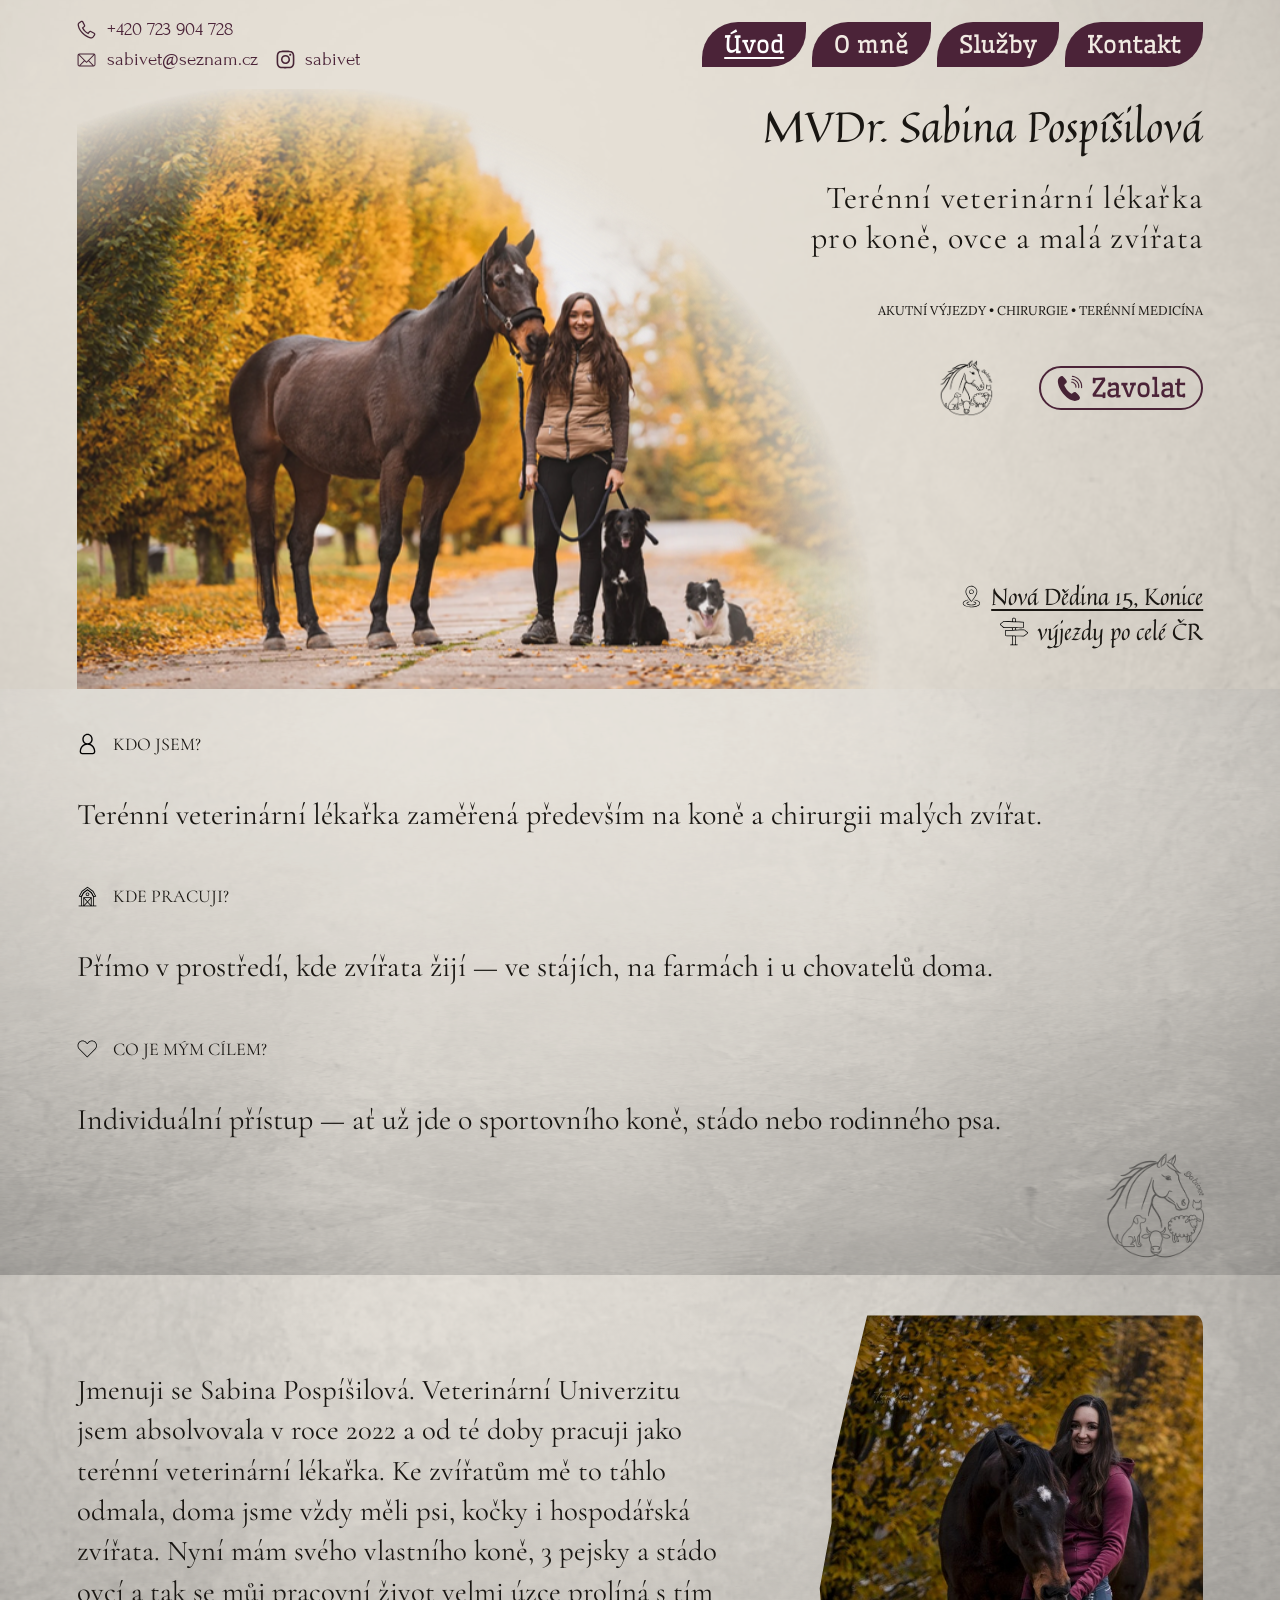
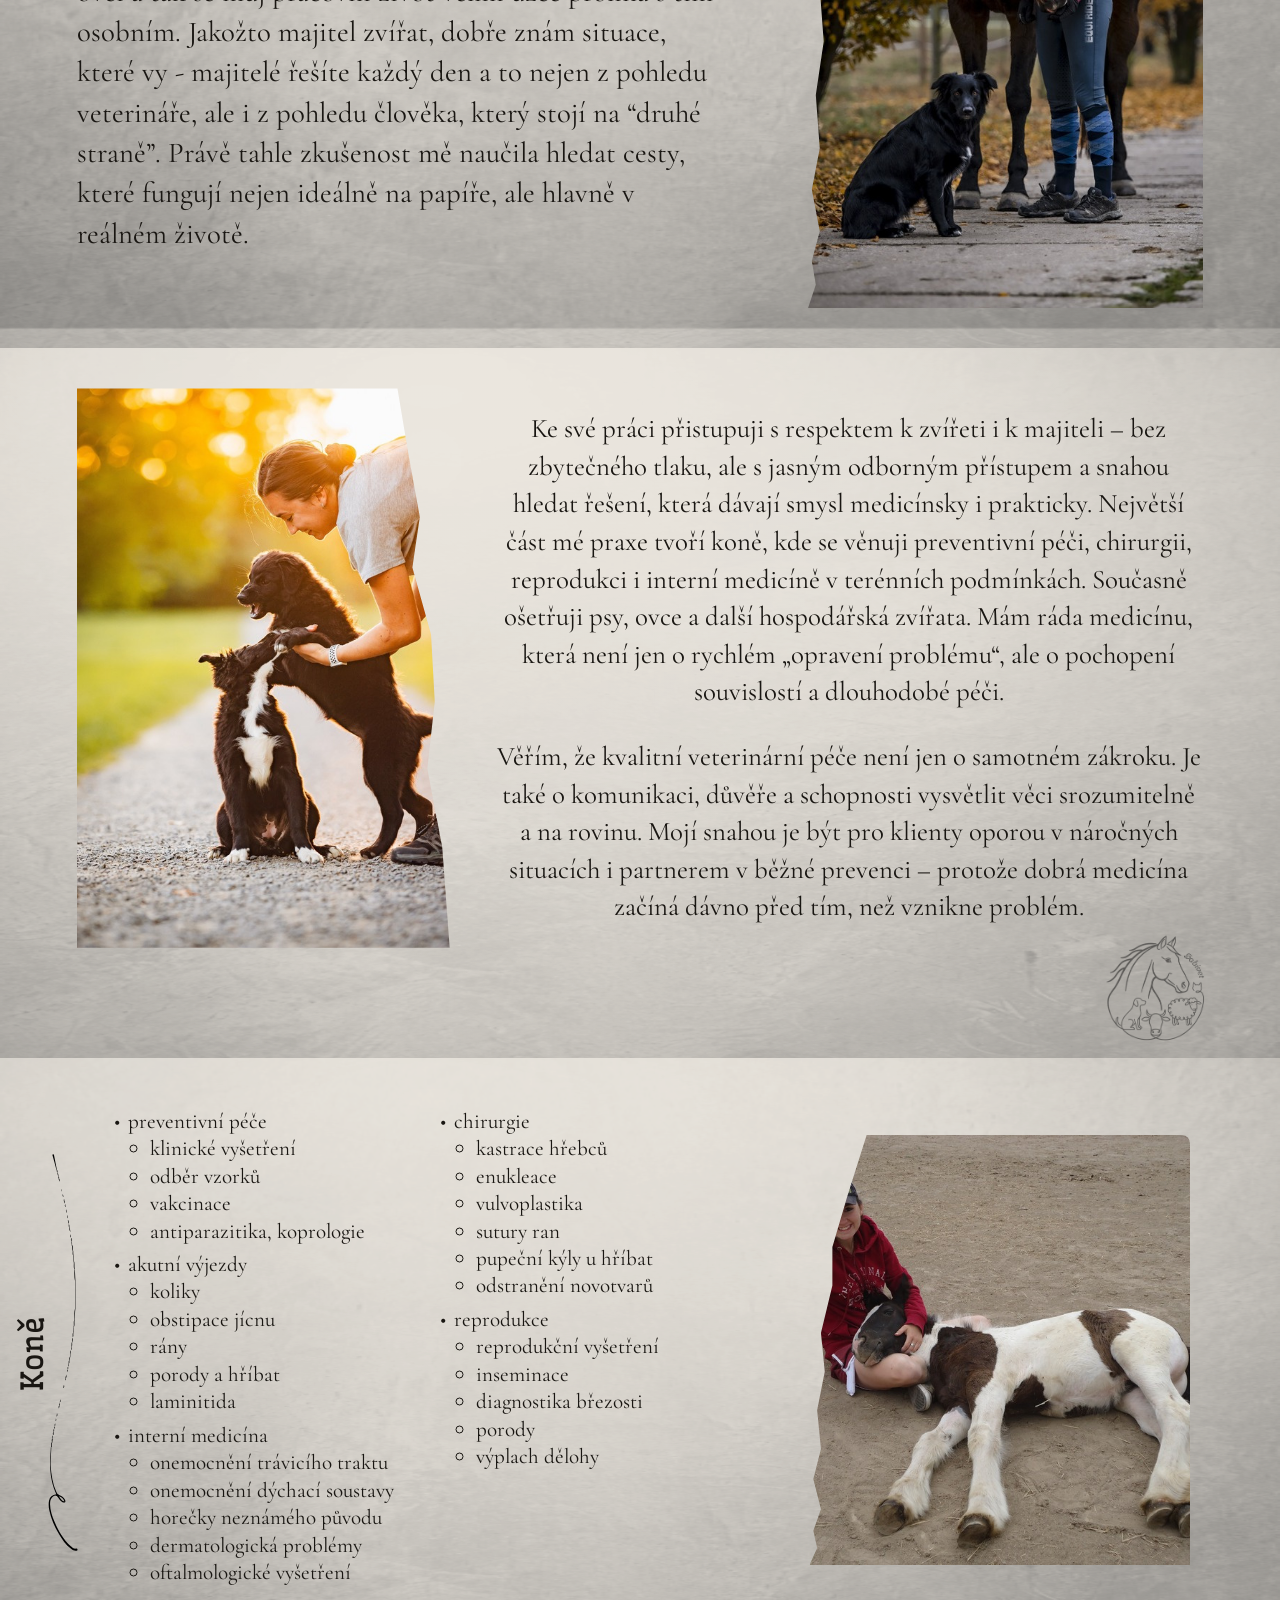
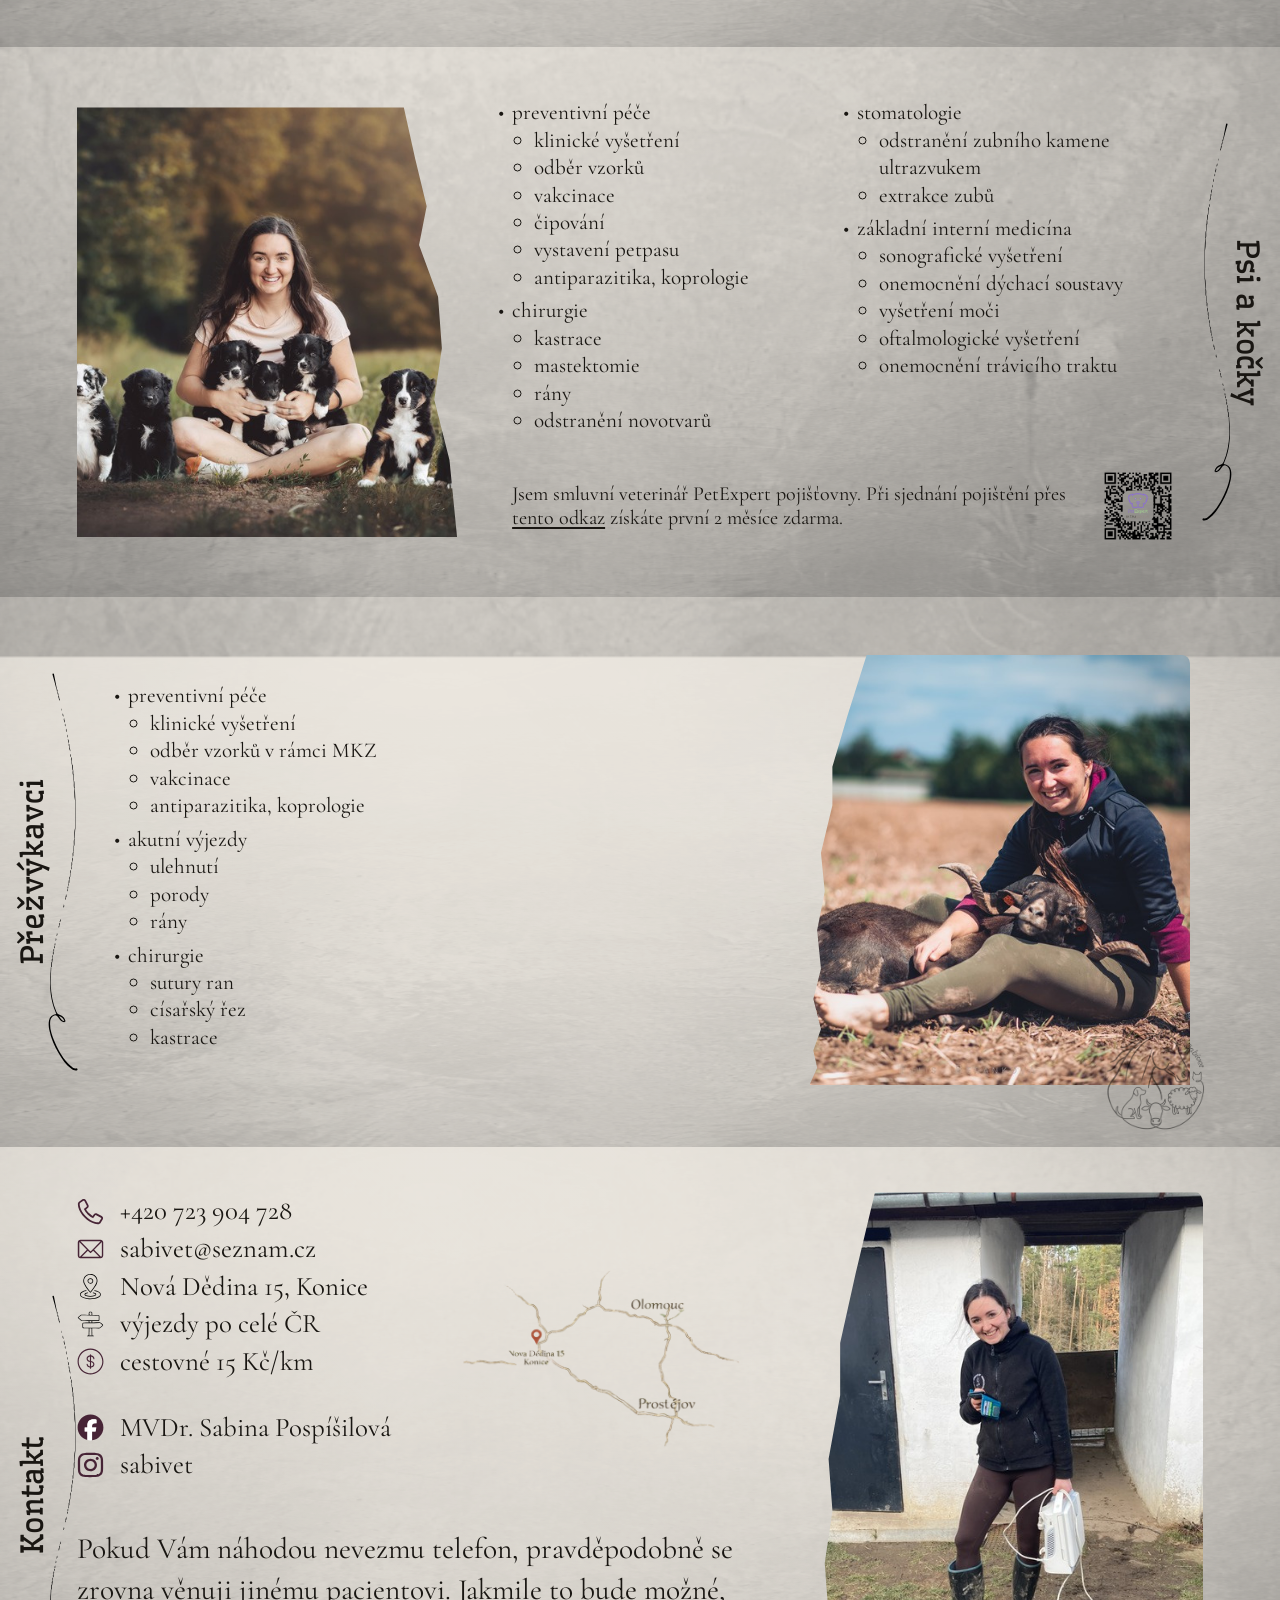
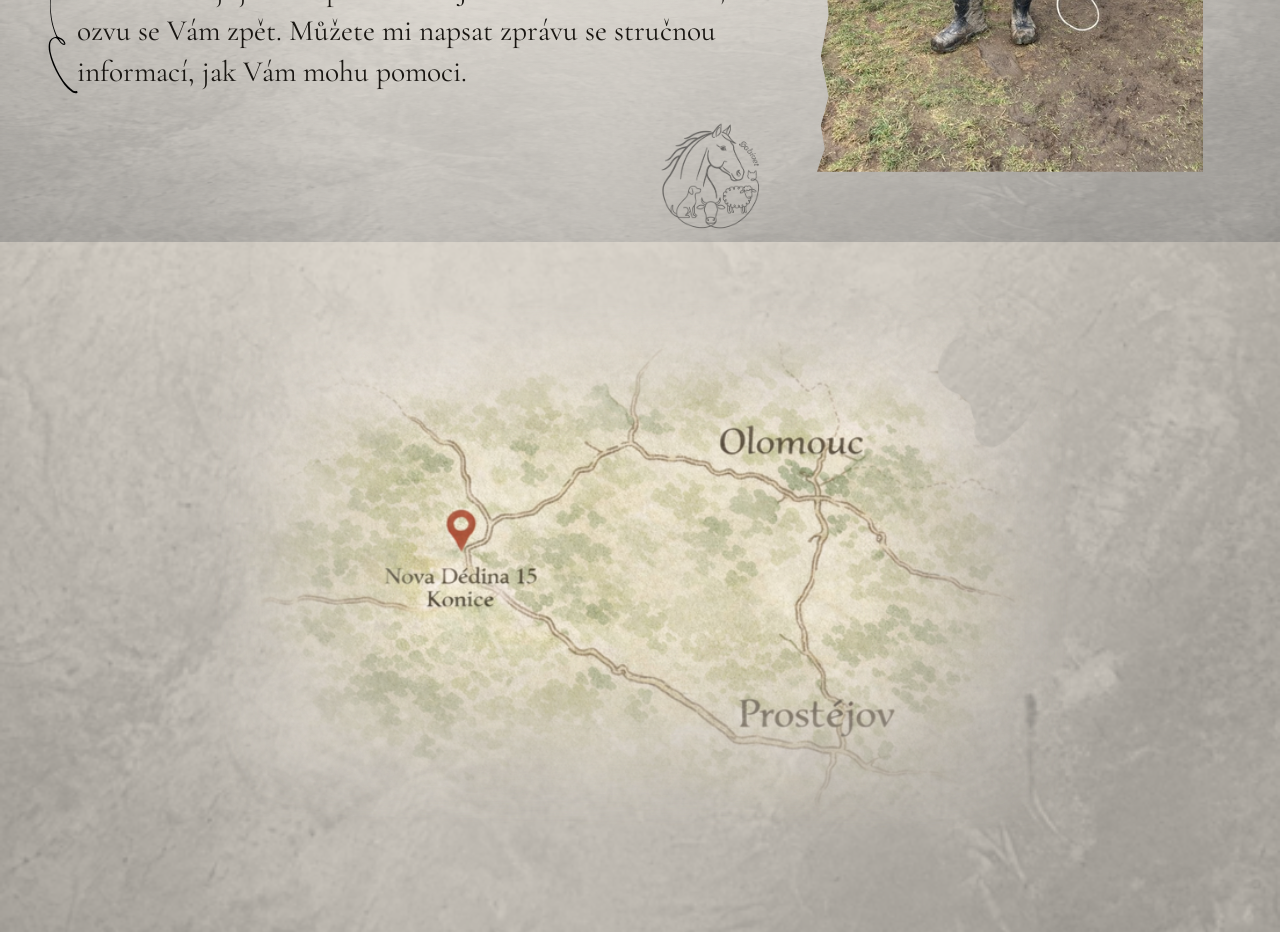
==== index.html @ 6ba9b3d1 "Add responsive SabiVet website based on Canva design" ====
<!doctype html>
<html lang="cs">
<head>
  <meta charset="utf-8">
  <meta name="viewport" content="width=device-width, initial-scale=1">
  <meta name="description" content="MVDr. Sabina Pospíšilová – terénní veterinární lékařka pro koně, ovce a malá zvířata. Nová Dědina 15, Konice, výjezdy po celé ČR.">
  <title>SabiVet | MVDr. Sabina Pospíšilová</title>
  <link rel="stylesheet" href="assets/fonts.css">
  <link rel="stylesheet" href="style.css">
  <script src="script.js" defer></script>
</head>
<body>
  <a class="skip-link" href="#obsah">Přejít na obsah</a>
  <header class="site-header">
    <div class="header-contact">
      <a class="contact-item" href="tel:+420723904728"><img class="icon" src="assets/icons/telefon.svg" alt="" aria-hidden="true" width="24" height="24"><span>+420 723 904 728</span></a>
      <div><a class="contact-item" href="mailto:sabivet@seznam.cz"><img class="icon" src="assets/icons/email.svg" alt="" aria-hidden="true" width="24" height="24"><span>sabivet@seznam.cz</span></a><span class="social-name contact-item"><img class="icon" src="assets/icons/instagram.svg" alt="" aria-hidden="true" width="24" height="24"><span>sabivet</span></span></div>
    </div>
    <button class="menu-toggle" type="button" aria-controls="navigation" aria-expanded="false">Menu <svg class="icon" aria-hidden="true" viewBox="0 0 24 24" width="24" height="24"><path d="M4 6h16M4 12h16M4 18h16" fill="none" stroke="currentColor" stroke-width="1.5" stroke-linecap="round"/></svg></button>
    <nav id="navigation" aria-label="Hlavní navigace">
      <a href="#uvod" aria-current="location">Úvod</a>
      <a href="#o-mne">O mně</a>
      <a href="#sluzby">Služby</a>
      <a href="#kontakt">Kontakt</a>
    </nav>
  </header>
  <main id="obsah">
    <section id="uvod" aria-labelledby="intro-title">
      <div class="hero">
        <img class="hero-photo" src="assets/images/uvod.png" alt="Sabina Pospíšilová s koněm a psy v podzimní aleji" width="800" height="532" fetchpriority="high">
        <div class="hero-copy">
          <h1 id="intro-title">MVDr. Sabina Pospíšilová</h1>
          <p class="hero-subtitle">Terénní veterinární lékařka<br>pro koně, ovce a malá zvířata</p>
          <p class="hero-specialties">AKUTNÍ VÝJEZDY • CHIRURGIE • TERÉNNÍ MEDICÍNA</p>
          <div class="call-row"><img src="assets/images/logo.png" alt="" width="383" height="264"><a class="call-button" href="tel:+420723904728"><img class="icon" src="assets/icons/telefon-plny.svg" alt="" aria-hidden="true" width="24" height="24"><span>Zavolat</span></a></div>
          <div class="hero-location"><a class="location-line" href="https://maps.app.goo.gl/75xv7nQfzBv7Q8959"><img class="icon" src="assets/icons/adresa.svg" alt="" aria-hidden="true" width="24" height="24"><span>Nová Dědina 15, Konice</span></a><p class="travel-line"><img class="icon" src="assets/icons/smerovnik.svg" alt="" aria-hidden="true" width="24" height="24"><span>výjezdy po celé ČR</span></p></div>
        </div>
      </div>
      <div class="intro-facts paper-panel">
        <div><h2><img class="icon" src="assets/icons/osoba.svg" alt="" aria-hidden="true" width="24" height="24"><span>KDO JSEM?</span></h2><p>Terénní veterinární lékařka zaměřená především na koně a chirurgii malých zvířat.</p></div>
        <div><h2><img class="icon" src="assets/icons/staj.svg" alt="" aria-hidden="true" width="24" height="24"><span>KDE PRACUJI?</span></h2><p>Přímo v prostředí, kde zvířata žijí — ve stájích, na farmách i u chovatelů doma.</p></div>
        <div><h2><img class="icon" src="assets/icons/srdce.svg" alt="" aria-hidden="true" width="24" height="24"><span>CO JE MÝM CÍLEM?</span></h2><p>Individuální přístup — ať už jde o sportovního koně, stádo nebo rodinného psa.</p></div>
        <img class="signature" src="assets/images/logo.png" alt="" width="383" height="264" loading="lazy">
      </div>
    </section>
    <section id="o-mne" aria-labelledby="about-title">
      <h2 id="about-title" class="section-title">O mně</h2>
      <div class="about-row paper-panel">
        <div class="about-copy"><p>Jmenuji se Sabina Pospíšilová. Veterinární Univerzitu jsem absolvovala v roce 2022 a od té doby pracuji jako terénní veterinární lékařka. Ke zvířatům mě to táhlo odmala, doma jsme vždy měli psi, kočky i hospodářská zvířata. Nyní mám svého vlastního koně, 3 pejsky a stádo ovcí a tak se můj pracovní život velmi úzce prolíná s tím osobním. Jakožto majitel zvířat, dobře znám situace, které vy - majitelé řešíte každý den a to nejen z pohledu veterináře, ale i z pohledu člověka, který stojí na “druhé straně”. Právě tahle zkušenost mě naučila hledat cesty, které fungují nejen ideálně na papíře, ale hlavně v reálném životě.</p></div>
        <img class="portrait torn-left" src="assets/images/o-mne-kun.png" alt="Sabina Pospíšilová s koněm a psem" width="533" height="800" loading="lazy">
      </div>
      <div class="about-row about-second paper-panel">
        <img class="portrait torn-right" src="assets/images/o-mne-psi.png" alt="Sabina Pospíšilová se psy ve slunečním světle" width="533" height="800" loading="lazy">
        <div class="about-copy">
          <p>Ke své práci přistupuji s respektem k zvířeti i k majiteli – bez zbytečného tlaku, ale s jasným odborným přístupem a snahou hledat řešení, která dávají smysl medicínsky i prakticky. Největší část mé praxe tvoří koně, kde se věnuji preventivní péči, chirurgii, reprodukci i interní medicíně v terénních podmínkách. Současně ošetřuji psy, ovce a další hospodářská zvířata. Mám ráda medicínu, která není jen o rychlém „opravení problému“, ale o pochopení souvislostí a dlouhodobé péči.</p>
          <p>Věřím, že kvalitní veterinární péče není jen o samotném zákroku. Je také o komunikaci, důvěře a schopnosti vysvětlit věci srozumitelně a na rovinu. Mojí snahou je být pro klienty oporou v náročných situacích i partnerem v běžné prevenci – protože dobrá medicína začíná dávno před tím, než vznikne problém.</p>
        </div>
        <img class="signature" src="assets/images/logo.png" alt="" width="383" height="264" loading="lazy">
      </div>
    </section>
    <section id="sluzby" aria-labelledby="services-title">
      <h2 id="services-title" class="section-title">Služby</h2>
      <article class="service-row paper-panel" aria-labelledby="horses-title">
        <h3 id="horses-title" class="side-title">Koně</h3>
        <div class="service-lists">
          <div>
            <h4>preventivní péče</h4><ul><li>klinické vyšetření</li><li>odběr vzorků</li><li>vakcinace</li><li>antiparazitika, koprologie</li></ul>
            <h4>akutní výjezdy</h4><ul><li>koliky</li><li>obstipace jícnu</li><li>rány</li><li>porody a hříbat</li><li>laminitida</li></ul>
            <h4>interní medicína</h4><ul><li>onemocnění trávicího traktu</li><li>onemocnění dýchací soustavy</li><li>horečky neznámého původu</li><li>dermatologická problémy</li><li>oftalmologické vyšetření</li></ul>
          </div>
          <div>
            <h4>chirurgie</h4><ul><li>kastrace hřebců</li><li>enukleace</li><li>vulvoplastika</li><li>sutury ran</li><li>pupeční kýly u hříbat</li><li>odstranění novotvarů</li></ul>
            <h4>reprodukce</h4><ul><li>reprodukční vyšetření</li><li>inseminace</li><li>diagnostika březosti</li><li>porody</li><li>výplach dělohy</li></ul>
          </div>
        </div>
        <img class="service-photo torn-left" src="assets/images/sluzby-kone.png" alt="Sabina Pospíšilová při péči o hříbě" width="800" height="600" loading="lazy">
      </article>
      <article class="service-row service-reverse paper-panel" aria-labelledby="pets-title">
        <h3 id="pets-title" class="side-title">Psi a kočky</h3>
        <img class="service-photo torn-right" src="assets/images/sluzby-psi.png" alt="Sabina Pospíšilová se svými psy" width="799" height="533" loading="lazy">
        <div class="service-content">
          <div class="service-lists">
            <div>
              <h4>preventivní péče</h4><ul><li>klinické vyšetření</li><li>odběr vzorků</li><li>vakcinace</li><li>čipování</li><li>vystavení petpasu</li><li>antiparazitika, koprologie</li></ul>
              <h4>chirurgie</h4><ul><li>kastrace</li><li>mastektomie</li><li>rány</li><li>odstranění novotvarů</li></ul>
            </div>
            <div>
              <h4>stomatologie</h4><ul><li>odstranění zubního kamene ultrazvukem</li><li>extrakce zubů</li></ul>
              <h4>základní interní medicína</h4><ul><li>sonografické vyšetření</li><li>onemocnění dýchací soustavy</li><li>vyšetření moči</li><li>oftalmologické vyšetření</li><li>onemocnění trávicího traktu</li></ul>
            </div>
          </div>
          <div class="petexpert"><p>Jsem smluvní veterinář PetExpert pojišťovny. Při sjednání pojištění přes <a href="https://www.petexpert.cz/?partnercode=18001480">tento odkaz</a> získáte první 2 měsíce zdarma.</p><a href="https://www.petexpert.cz/?partnercode=18001480" aria-label="PetExpert – sjednání pojištění"><img src="assets/images/petexpert-qr.png" alt="QR kód PetExpert" width="236" height="236" loading="lazy"></a></div>
        </div>
      </article>
      <article class="service-row paper-panel ruminants" aria-labelledby="ruminants-title">
        <h3 id="ruminants-title" class="side-title">Přežvýkavci</h3>
        <div class="service-lists">
          <div>
            <h4>preventivní péče</h4><ul><li>klinické vyšetření</li><li>odběr vzorků v rámci MKZ</li><li>vakcinace</li><li>antiparazitika, koprologie</li></ul>
            <h4>akutní výjezdy</h4><ul><li>ulehnutí</li><li>porody</li><li>rány</li></ul>
            <h4>chirurgie</h4><ul><li>sutury ran</li><li>císařský řez</li><li>kastrace</li></ul>
          </div>
        </div>
        <img class="service-photo torn-left" src="assets/images/sluzby-prezvykavci.png" alt="Sabina Pospíšilová s ovcemi na pastvině" width="800" height="534" loading="lazy">
        <img class="signature" src="assets/images/logo.png" alt="" width="383" height="264" loading="lazy">
      </article>
    </section>
    <section id="kontakt" aria-labelledby="contact-title">
      <div class="contact-row paper-panel">
        <h2 id="contact-title" class="side-title">Kontakt</h2>
        <div class="contact-copy">
          <div class="contact-details">
            <address>
              <a class="contact-item" href="tel:+420723904728"><img class="icon" src="assets/icons/telefon.svg" alt="" aria-hidden="true" width="24" height="24"><span>+420 723 904 728</span></a>
              <a class="contact-item" href="mailto:sabivet@seznam.cz"><img class="icon" src="assets/icons/email.svg" alt="" aria-hidden="true" width="24" height="24"><span>sabivet@seznam.cz</span></a>
              <a class="contact-item" href="https://maps.app.goo.gl/75xv7nQfzBv7Q8959"><img class="icon" src="assets/icons/adresa.svg" alt="" aria-hidden="true" width="24" height="24"><span>Nová Dědina 15, Konice</span></a>
              <span class="contact-item"><img class="icon" src="assets/icons/smerovnik.svg" alt="" aria-hidden="true" width="24" height="24"><span>výjezdy po celé ČR</span></span>
              <span class="contact-item"><img class="icon" src="assets/icons/cestovne.svg" alt="" aria-hidden="true" width="24" height="24"><span>cestovné 15 Kč/km</span></span>
              <div class="social-contact"><span class="contact-item"><img class="icon" src="assets/icons/facebook.svg" alt="" aria-hidden="true" width="24" height="24"><span>MVDr. Sabina Pospíšilová</span></span><span class="contact-item"><img class="icon" src="assets/icons/instagram.svg" alt="" aria-hidden="true" width="24" height="24"><span>sabivet</span></span></div>
            </address>
            <a class="small-map" href="https://maps.app.goo.gl/75xv7nQfzBv7Q8959" aria-label="Zobrazit Novou Dědinu 15, Konice na mapě"><img src="assets/images/mapa-linky.png" alt="Mapa okolí Konice, Olomouce a Prostějova" width="720" height="480" loading="lazy"></a>
          </div>
          <p>Pokud Vám náhodou nevezmu telefon, pravděpodobně se zrovna věnuji jinému pacientovi. Jakmile to bude možné, ozvu se Vám zpět. Můžete mi napsat zprávu se stručnou informací, jak Vám mohu pomoci.</p>
        </div>
        <img class="portrait torn-left" src="assets/images/kontakt.png" alt="Sabina Pospíšilová s veterinárním vybavením u stáje" width="450" height="800" loading="lazy">
        <img class="signature" src="assets/images/logo.png" alt="" width="383" height="264" loading="lazy">
      </div>
      <a class="large-map" href="https://maps.app.goo.gl/Uf3b9TZJ9ocAW5mu5" aria-label="Otevřít mapu: Nová Dědina 15, Konice"><img src="assets/images/mapa.png" alt="Ilustrovaná mapa: Nová Dědina 15, Konice, mezi Olomoucí a Prostějovem" width="800" height="535" loading="lazy"></a>
    </section>
  </main>
</body>
</html>
---- assets/fonts.css ----
/* Původní rodiny písem z oficiálního google/fonts, licence v assets/fonts/*-OFL.txt. */
@font-face{font-family:"CormorantGaramond";src:url("./fonts/CormorantGaramond[wght].ttf") format("truetype");font-weight:400;font-style:normal;font-display:swap;}
@font-face{font-family:"Forum";src:url("./fonts/Forum-Regular.ttf") format("truetype");font-weight:400;font-style:normal;font-display:swap;}
@font-face{font-family:"Wellfleet";src:url("./fonts/Wellfleet-Regular.ttf") format("truetype");font-weight:400;font-style:normal;font-display:swap;}
@font-face{font-family:"Quintessential";src:url("./fonts/Quintessential-Regular.ttf") format("truetype");font-weight:400;font-style:normal;font-display:swap;}
@font-face{font-family:"Lora";src:url("./fonts/Lora[wght].ttf") format("truetype");font-weight:400;font-style:normal;font-display:swap;}
---- style.css ----
:root {
  --wine: #4b2338;
  --paper: #e7e1d7;
  --ink: #191612;
  --body-font: 'CormorantGaramond', Georgia, serif;
  --nav-font: 'Wellfleet', Georgia, serif;
  color: var(--ink);
  background: var(--paper);
  font-family: var(--body-font);
  font-synthesis: none;
}
* { box-sizing: border-box; }
html { scroll-behavior: smooth; scroll-padding-top: 100px; }
body { margin: 0 auto; max-width: 1440px; background: var(--paper) url('assets/images/pergamen.png') center top / 100% auto repeat-y; }
a { color: inherit; text-underline-offset: .16em; }
a:hover { color: var(--wine); }
a:focus-visible, button:focus-visible { outline: 3px solid var(--wine); outline-offset: 5px; }
img { display: block; max-width: 100%; height: auto; }
button { font: inherit; }
p { margin: 0 0 1em; }
.skip-link { position: fixed; top: 8px; left: 8px; z-index: 20; padding: 12px; background: var(--paper); transform: translateY(-160%); }
.skip-link:focus { transform: none; }
.site-header { display: flex; align-items: center; justify-content: space-between; gap: 20px; padding: 16px 6%; min-height: 78px; position: sticky; top: 0; z-index: 10; background: var(--paper) url('assets/images/pergamen.png') center top / 100% auto; }
.header-contact { color: var(--wine); font-family: 'Forum', Georgia, serif; font-size: 19px; line-height: 1.4; }
.header-contact a { text-decoration: none; }
.social-name { margin-left: 18px; }
nav { display: flex; gap: 6px; }
nav a { border-radius: 36px 0 36px 0; background: var(--wine); color: #f1eae2; font: 24px/1.1 var(--nav-font); padding: 9px 22px; text-decoration: none; white-space: nowrap; }
nav a:hover, nav a[aria-current] { color: white; text-decoration: underline; }
.menu-toggle { display: none; }
.hero { position: relative; min-height: 600px; overflow: hidden; }
.hero-photo { position: absolute; left: 6%; top: 0; height: 100%; width: 76%; object-fit: cover; object-position: center; mask-image: linear-gradient(to right, #000 60%, transparent 100%); }
.hero-copy { position: relative; margin-left: 57%; padding: 10px 6% 40px 0; min-height: 600px; display: flex; flex-direction: column; align-items: flex-end; text-align: right; }
h1 { font-family: 'Quintessential', var(--body-font); font-size: clamp(30px, 3.3vw, 47px); font-weight: 400; margin: 0 0 24px; line-height: 1.3; white-space: nowrap; }
.hero-subtitle { font-size: clamp(24px, 2.5vw, 36px); line-height: 1.25; letter-spacing: .04em; }
.hero-specialties { font-family: 'Lora', Georgia, serif; font-size: clamp(10px, 1vw, 14px); margin: 12px 0 40px; }
.call-row { display: flex; gap: 15px; align-items: center; }
.call-row img { width: 85px; }
.call-button { color: var(--wine); font: 26px/1.1 var(--nav-font); border: 2px solid var(--wine); border-radius: 30px; padding: 6px 15px; text-decoration: none; }
.call-button:hover { background: var(--wine); color: var(--paper); }
.hero-location { margin-top: auto; margin-bottom: 0; padding-top: 90px; font-family: 'Quintessential', var(--body-font); font-size: 23px; }
.paper-panel { position: relative; background: linear-gradient(#ffffff38, #ffffff38), url('assets/images/pergamen.png') center / 100% 100%; }
.intro-facts { padding: 44px 6% 135px; }
.intro-facts h2 { font-size: 18px; font-weight: 400; margin: 0 0 40px; }
.intro-facts p { font-size: 30px; line-height: 1.35; margin-bottom: 50px; }
.intro-facts div:last-of-type p { margin-bottom: 0; }
.signature { position: absolute; width: 160px; right: 16px; bottom: 14px; opacity: .48; pointer-events: none; }
.section-title { position: absolute; width: 1px; height: 1px; overflow: hidden; clip-path: inset(50%); white-space: nowrap; }
.about-row { display: grid; grid-template-columns: 1.65fr 1fr; gap: 7%; align-items: center; padding: 40px 6%; }
.about-copy { font-size: clamp(22px, 2.25vw, 32px); line-height: 1.4; }
.about-copy p:last-child { margin-bottom: 0; }
.portrait { width: 100%; aspect-ratio: 2 / 3; object-fit: cover; }
.torn-left { border-radius: 4% 2% 0 0; clip-path: polygon(15% 0,100% 0,100% 100%,0 100%,2% 96%,1% 92%,3% 87%,1% 80%,3% 73%,2% 64%,4% 55%,3% 46%,6% 35%,6% 26%,10% 14%); }
.torn-right { clip-path: polygon(0 0,86% 0,89% 12%,92% 23%,90% 32%,95% 44%,96% 56%,94% 68%,98% 82%,100% 100%,0 100%); }
.about-second { grid-template-columns: 1fr 1.9fr; gap: 4%; padding-bottom: 110px; }
.about-second .about-copy { text-align: center; font-size: clamp(21px, 2.1vw, 30px); }
.service-row { display: grid; grid-template-columns: 1.65fr 1fr; align-items: center; gap: 5%; padding: 50px 7% 55px 10%; min-height: 550px; }
.side-title { position: absolute; left: 16px; top: 50%; margin: 0; writing-mode: vertical-rl; transform: translateY(-50%) rotate(180deg); color: var(--ink); font: 30px/1.1 var(--nav-font); }
.service-lists { display: grid; grid-template-columns: 1fr 1fr; gap: 24px; font-size: clamp(19px, 1.65vw, 24px); line-height: 1.3; }
.service-lists h4 { font: inherit; margin: 0; position: relative; }
.service-lists h4::before { content: '•'; position: absolute; left: -.65em; }
.service-lists ul { margin: 0 0 6px; padding-left: 22px; list-style-type: circle; }
.service-photo { width: 100%; height: 430px; object-fit: cover; }
.service-row:not(.service-reverse):not(.ruminants) .service-photo { object-position: 65% center; }
.service-reverse { grid-template-columns: 1fr 1.75fr; padding: 50px 8% 50px 6%; }
.service-reverse .side-title { left: auto; right: 16px; transform: translateY(-50%); }
.service-reverse .service-photo { object-position: 50% center; }
.petexpert { display: flex; gap: 15px; align-items: center; margin-top: 25px; font-size: 20px; }
.petexpert p { margin: 0; }
.petexpert > a { flex: 0 0 80px; }
.ruminants .service-lists { grid-template-columns: 1fr; }
.ruminants .service-photo { object-position: 62% center; }
.contact-row { display: grid; grid-template-columns: 1.8fr 1fr; gap: 4%; padding: 45px 6% 70px; }
.contact-details { display: grid; grid-template-columns: 1fr 1fr; gap: 15px; align-items: center; }
address { font-size: clamp(21px, 2.1vw, 30px); font-style: normal; line-height: 1.4; }
address > a, address span { display: block; }
address > a { text-decoration: none; }
address > a:hover { text-decoration: underline; }
.social-contact { margin: 28px 0; }
.contact-copy > p { font-size: clamp(22px, 2.3vw, 32px); line-height: 1.4; margin-top: 16px; }
.contact-row .portrait { height: 100%; min-height: 500px; object-position: center; }
.contact-row .signature { right: 36%; bottom: 10px; }
.large-map { display: block; padding: 20px 6% 50px; }
.large-map img { width: 100%; max-height: 620px; object-fit: contain; }
@media (min-width: 1440px) { h1 { font-size: 47px; } }
@media (max-width: 1050px) and (min-width: 761px) {
  .site-header { padding-inline: 3%; gap: 10px; }
  nav a { padding-inline: 15px; font-size: 20px; }
  .header-contact { font-size: 16px; }
  .social-name { margin-left: 8px; }
  .hero, .hero-copy { min-height: 510px; }
  .hero-copy { margin-left: 54%; padding-right: 3%; }
  .hero-photo { left: 3%; }
  .hero-location { padding-top: 55px; }
  .service-lists { gap: 15px; }
  .contact-details { grid-template-columns: 1fr; }
  .small-map { max-width: 220px; }
}
@media (max-width: 760px) {
  html { scroll-padding-top: 98px; }
  .site-header { padding: 12px 5%; min-height: 80px; flex-wrap: wrap; gap: 8px; }
  .header-contact { font-size: 16px; }
  .social-name { display: none; }
  .menu-toggle { display: flex; gap: 10px; align-items: center; padding: 10px 14px; border: 1px solid var(--wine); border-radius: 20px 0; color: var(--wine); background: transparent; font-family: var(--nav-font); min-height: 44px; }
  nav { display: flex; width: 100%; justify-content: center; flex-wrap: wrap; padding-top: 4px; }
  .menu-toggle { display: none; }
  .js .menu-toggle { display: flex; }
  .js nav { display: none; }
  .js nav.is-open { display: flex; }
  nav a { padding: 12px 16px; font-size: 18px; }
  .hero { display: flex; flex-direction: column; min-height: 0; }
  .hero-photo { position: relative; left: auto; width: 100%; height: auto; aspect-ratio: 800 / 532; object-fit: contain; mask-image: none; }
  .hero-copy { margin: 0; padding: 20px 6% 35px; min-height: 0; align-items: center; text-align: center; }
  h1 { font-size: clamp(26px, 6.6vw, 40px); white-space: normal; margin-bottom: 18px; }
  .hero-subtitle { font-size: 27px; letter-spacing: .01em; }
  .hero-specialties { font-size: 12px; line-height: 1.8; margin: 0 0 20px; }
  .hero-location { font-size: 21px; padding-top: 25px; }
  .call-button { font-size: 23px; min-height: 44px; }
  .call-row img { width: 70px; }
  .intro-facts { padding: 32px 6% 110px; }
  .intro-facts h2 { font-size: 16px; margin-bottom: 18px; }
  .intro-facts p { font-size: 25px; margin-bottom: 35px; }
  .signature { width: 115px; }
  .about-row, .about-second { grid-template-columns: 1fr; padding: 35px 6%; gap: 28px; }
  .about-copy, .about-second .about-copy { font-size: 24px; line-height: 1.5; text-align: left; }
  .about-row .portrait { width: min(100%, 380px); justify-self: center; }
  .about-second { padding-bottom: 110px; }
  .about-second .about-copy { grid-row: 1; }
  .service-row, .service-reverse { grid-template-columns: 1fr; padding: 30px 7% 40px; gap: 25px; min-height: 0; }
  .side-title, .service-reverse .side-title { position: static; transform: none; writing-mode: horizontal-tb; font-size: 28px; color: var(--wine); }
  .service-lists { font-size: 22px; line-height: 1.4; gap: 24px; padding-left: 12px; }
  .service-lists h4 { margin-top: 12px; }
  .service-photo { width: min(100%, 420px); height: 400px; justify-self: center; }
  .service-reverse .service-photo { grid-row: 3; }
  .petexpert { font-size: 21px; }
  .ruminants { padding-bottom: 105px; }
  .contact-row { grid-template-columns: 1fr; padding: 30px 6% 110px; }
  .contact-details { grid-template-columns: 1fr; }
  address { font-size: 25px; }
  address a { padding-block: 5px; overflow-wrap: anywhere; }
  .contact-copy > p { font-size: 24px; }
  .small-map { max-width: 360px; }
  .contact-row .portrait { width: min(100%, 380px); height: auto; min-height: 0; justify-self: center; }
  .contact-row .signature { right: 16px; }
  .large-map { padding: 20px 0; }
}
@media (max-width: 430px) {
  .service-lists { grid-template-columns: 1fr; gap: 0; }
  .service-photo { height: 360px; }
}
@media (prefers-reduced-motion: reduce) { html { scroll-behavior: auto; } }

/* Původní vektorové symboly ze stran 1 a 4 PDF, bez emoji. */
.icon { display: inline-block; width: 1em; height: 1em; flex: 0 0 1em; vertical-align: -.12em; object-fit: contain; }
.contact-item { display: inline-flex; align-items: center; gap: .6em; }
.header-contact div { display: flex; align-items: center; flex-wrap: wrap; }
.header-contact .contact-item { display: inline-flex; }
.social-name.contact-item { gap: .5em; }
.call-button { display: inline-flex; align-items: center; gap: .3em; }
.call-button .icon { width: 1.05em; height: 1.05em; flex-basis: 1.05em; }
.call-button:hover .icon { filter: brightness(0) invert(1); }
.hero-location .location-line, .hero-location .travel-line { display: flex; align-items: center; justify-content: flex-end; gap: .35em; }
.hero-location .travel-line { margin: 0; }
.hero-location .travel-line .icon { width: 1.3em; height: 1.3em; flex-basis: 1.3em; }
.intro-facts h2 { display: flex; align-items: center; gap: .8em; }
.intro-facts h2 .icon { width: 1.2em; height: 1.2em; flex-basis: 1.2em; }
address .contact-item { display: flex; align-items: center; }
address .contact-item > span { min-width: 0; }
.service-row::before, .contact-row::before { content: ''; position: absolute; left: 48px; top: 30px; bottom: 30px; width: 30px; background: url('assets/icons/dekorace-svisla.svg') center / 100% 100% no-repeat; pointer-events: none; }
.service-reverse::before { left: auto; right: 48px; transform: scaleX(-1); }
@media (max-width: 760px) {
  .social-name.contact-item { display: inline-flex; margin-left: 12px; }
  .hero-location .location-line, .hero-location .travel-line { justify-content: center; }
  .service-row::before, .contact-row::before { display: none; }
}
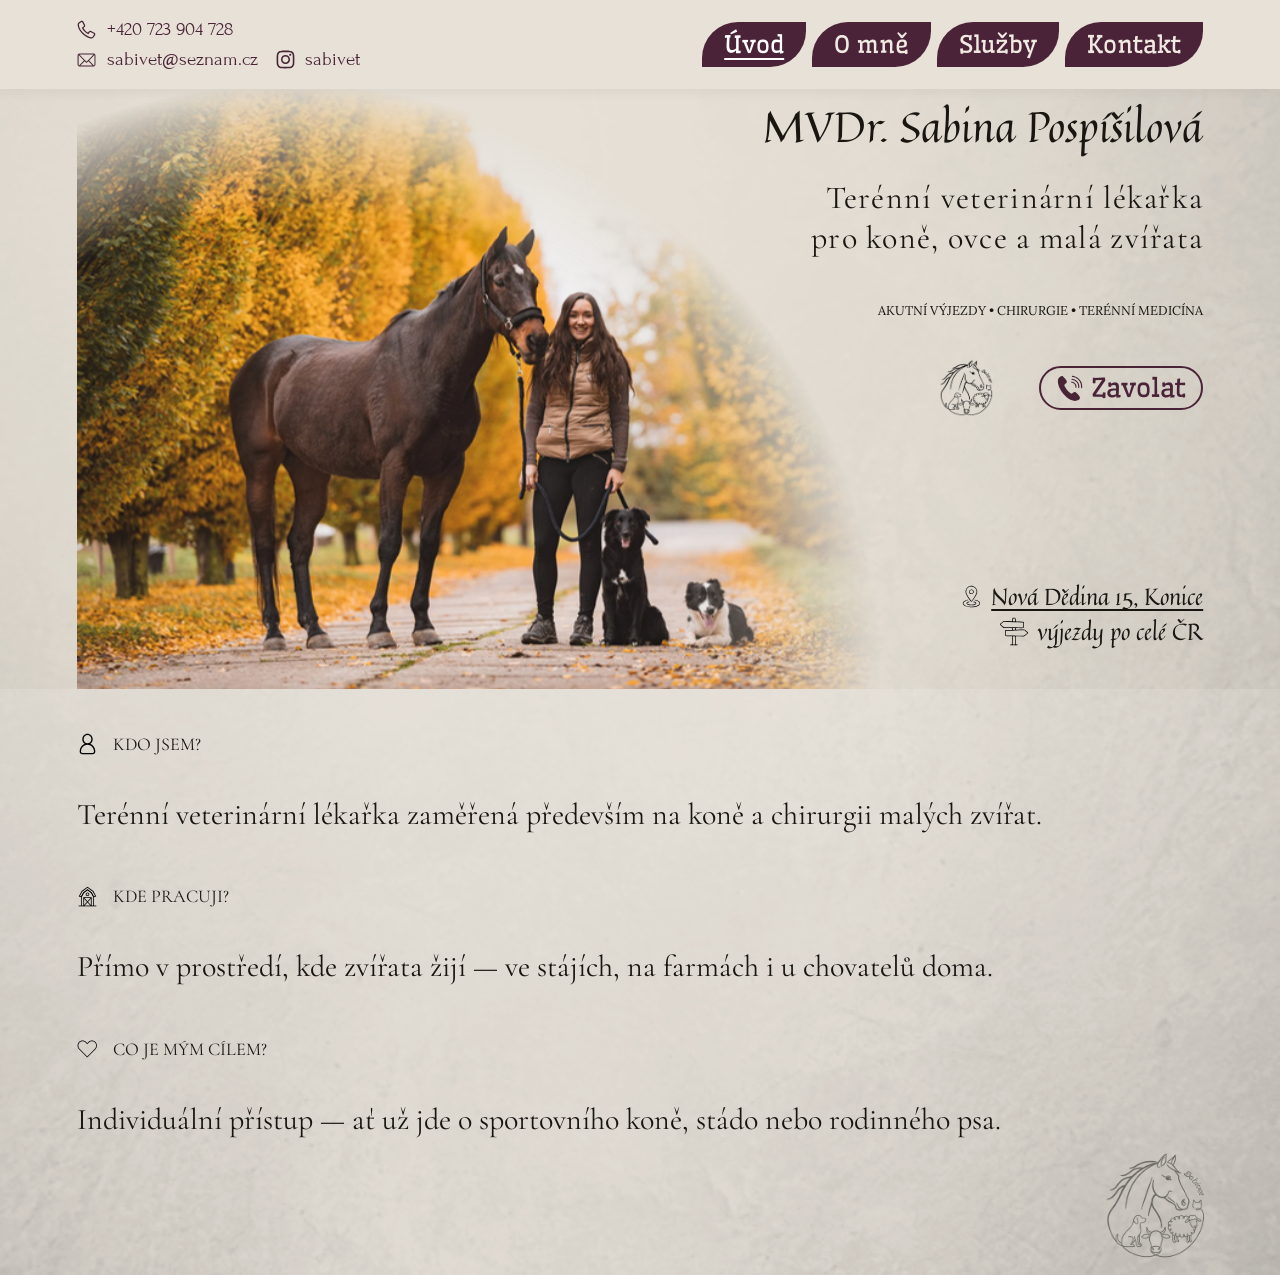
==== commit 32348e84: "Nový design SabiVet – čtyři samostatné stránky" ====
--- a/index.html
+++ b/index.html
@@ -1,132 +1,52 @@
-<!doctype html>
+<!DOCTYPE html>
+
 <html lang="cs">
 <head>
-  <meta charset="utf-8">
-  <meta name="viewport" content="width=device-width, initial-scale=1">
-  <meta name="description" content="MVDr. Sabina Pospíšilová – terénní veterinární lékařka pro koně, ovce a malá zvířata. Nová Dědina 15, Konice, výjezdy po celé ČR.">
-  <title>SabiVet | MVDr. Sabina Pospíšilová</title>
-  <link rel="stylesheet" href="assets/fonts.css">
-  <link rel="stylesheet" href="style.css">
-  <script src="script.js" defer></script>
+<meta charset="utf-8"/>
+<meta content="width=device-width, initial-scale=1" name="viewport"/>
+<meta content="MVDr. Sabina Pospíšilová – terénní veterinární lékařka pro koně, ovce a malá zvířata. Nová Dědina 15, Konice, výjezdy po celé ČR." name="description"/>
+<title>Úvod | SabiVet – MVDr. Sabina Pospíšilová</title>
+<link href="assets/fonts.css" rel="stylesheet"/>
+<link href="style.css" rel="stylesheet"/>
+<script defer="" src="script.js"></script>
 </head>
 <body>
-  <a class="skip-link" href="#obsah">Přejít na obsah</a>
-  <header class="site-header">
-    <div class="header-contact">
-      <a class="contact-item" href="tel:+420723904728"><img class="icon" src="assets/icons/telefon.svg" alt="" aria-hidden="true" width="24" height="24"><span>+420 723 904 728</span></a>
-      <div><a class="contact-item" href="mailto:sabivet@seznam.cz"><img class="icon" src="assets/icons/email.svg" alt="" aria-hidden="true" width="24" height="24"><span>sabivet@seznam.cz</span></a><span class="social-name contact-item"><img class="icon" src="assets/icons/instagram.svg" alt="" aria-hidden="true" width="24" height="24"><span>sabivet</span></span></div>
-    </div>
-    <button class="menu-toggle" type="button" aria-controls="navigation" aria-expanded="false">Menu <svg class="icon" aria-hidden="true" viewBox="0 0 24 24" width="24" height="24"><path d="M4 6h16M4 12h16M4 18h16" fill="none" stroke="currentColor" stroke-width="1.5" stroke-linecap="round"/></svg></button>
-    <nav id="navigation" aria-label="Hlavní navigace">
-      <a href="#uvod" aria-current="location">Úvod</a>
-      <a href="#o-mne">O mně</a>
-      <a href="#sluzby">Služby</a>
-      <a href="#kontakt">Kontakt</a>
-    </nav>
-  </header>
-  <main id="obsah">
-    <section id="uvod" aria-labelledby="intro-title">
-      <div class="hero">
-        <img class="hero-photo" src="assets/images/uvod.png" alt="Sabina Pospíšilová s koněm a psy v podzimní aleji" width="800" height="532" fetchpriority="high">
-        <div class="hero-copy">
-          <h1 id="intro-title">MVDr. Sabina Pospíšilová</h1>
-          <p class="hero-subtitle">Terénní veterinární lékařka<br>pro koně, ovce a malá zvířata</p>
-          <p class="hero-specialties">AKUTNÍ VÝJEZDY • CHIRURGIE • TERÉNNÍ MEDICÍNA</p>
-          <div class="call-row"><img src="assets/images/logo.png" alt="" width="383" height="264"><a class="call-button" href="tel:+420723904728"><img class="icon" src="assets/icons/telefon-plny.svg" alt="" aria-hidden="true" width="24" height="24"><span>Zavolat</span></a></div>
-          <div class="hero-location"><a class="location-line" href="https://maps.app.goo.gl/75xv7nQfzBv7Q8959"><img class="icon" src="assets/icons/adresa.svg" alt="" aria-hidden="true" width="24" height="24"><span>Nová Dědina 15, Konice</span></a><p class="travel-line"><img class="icon" src="assets/icons/smerovnik.svg" alt="" aria-hidden="true" width="24" height="24"><span>výjezdy po celé ČR</span></p></div>
-        </div>
-      </div>
-      <div class="intro-facts paper-panel">
-        <div><h2><img class="icon" src="assets/icons/osoba.svg" alt="" aria-hidden="true" width="24" height="24"><span>KDO JSEM?</span></h2><p>Terénní veterinární lékařka zaměřená především na koně a chirurgii malých zvířat.</p></div>
-        <div><h2><img class="icon" src="assets/icons/staj.svg" alt="" aria-hidden="true" width="24" height="24"><span>KDE PRACUJI?</span></h2><p>Přímo v prostředí, kde zvířata žijí — ve stájích, na farmách i u chovatelů doma.</p></div>
-        <div><h2><img class="icon" src="assets/icons/srdce.svg" alt="" aria-hidden="true" width="24" height="24"><span>CO JE MÝM CÍLEM?</span></h2><p>Individuální přístup — ať už jde o sportovního koně, stádo nebo rodinného psa.</p></div>
-        <img class="signature" src="assets/images/logo.png" alt="" width="383" height="264" loading="lazy">
-      </div>
-    </section>
-    <section id="o-mne" aria-labelledby="about-title">
-      <h2 id="about-title" class="section-title">O mně</h2>
-      <div class="about-row paper-panel">
-        <div class="about-copy"><p>Jmenuji se Sabina Pospíšilová. Veterinární Univerzitu jsem absolvovala v roce 2022 a od té doby pracuji jako terénní veterinární lékařka. Ke zvířatům mě to táhlo odmala, doma jsme vždy měli psi, kočky i hospodářská zvířata. Nyní mám svého vlastního koně, 3 pejsky a stádo ovcí a tak se můj pracovní život velmi úzce prolíná s tím osobním. Jakožto majitel zvířat, dobře znám situace, které vy - majitelé řešíte každý den a to nejen z pohledu veterináře, ale i z pohledu člověka, který stojí na “druhé straně”. Právě tahle zkušenost mě naučila hledat cesty, které fungují nejen ideálně na papíře, ale hlavně v reálném životě.</p></div>
-        <img class="portrait torn-left" src="assets/images/o-mne-kun.png" alt="Sabina Pospíšilová s koněm a psem" width="533" height="800" loading="lazy">
-      </div>
-      <div class="about-row about-second paper-panel">
-        <img class="portrait torn-right" src="assets/images/o-mne-psi.png" alt="Sabina Pospíšilová se psy ve slunečním světle" width="533" height="800" loading="lazy">
-        <div class="about-copy">
-          <p>Ke své práci přistupuji s respektem k zvířeti i k majiteli – bez zbytečného tlaku, ale s jasným odborným přístupem a snahou hledat řešení, která dávají smysl medicínsky i prakticky. Největší část mé praxe tvoří koně, kde se věnuji preventivní péči, chirurgii, reprodukci i interní medicíně v terénních podmínkách. Současně ošetřuji psy, ovce a další hospodářská zvířata. Mám ráda medicínu, která není jen o rychlém „opravení problému“, ale o pochopení souvislostí a dlouhodobé péči.</p>
-          <p>Věřím, že kvalitní veterinární péče není jen o samotném zákroku. Je také o komunikaci, důvěře a schopnosti vysvětlit věci srozumitelně a na rovinu. Mojí snahou je být pro klienty oporou v náročných situacích i partnerem v běžné prevenci – protože dobrá medicína začíná dávno před tím, než vznikne problém.</p>
-        </div>
-        <img class="signature" src="assets/images/logo.png" alt="" width="383" height="264" loading="lazy">
-      </div>
-    </section>
-    <section id="sluzby" aria-labelledby="services-title">
-      <h2 id="services-title" class="section-title">Služby</h2>
-      <article class="service-row paper-panel" aria-labelledby="horses-title">
-        <h3 id="horses-title" class="side-title">Koně</h3>
-        <div class="service-lists">
-          <div>
-            <h4>preventivní péče</h4><ul><li>klinické vyšetření</li><li>odběr vzorků</li><li>vakcinace</li><li>antiparazitika, koprologie</li></ul>
-            <h4>akutní výjezdy</h4><ul><li>koliky</li><li>obstipace jícnu</li><li>rány</li><li>porody a hříbat</li><li>laminitida</li></ul>
-            <h4>interní medicína</h4><ul><li>onemocnění trávicího traktu</li><li>onemocnění dýchací soustavy</li><li>horečky neznámého původu</li><li>dermatologická problémy</li><li>oftalmologické vyšetření</li></ul>
-          </div>
-          <div>
-            <h4>chirurgie</h4><ul><li>kastrace hřebců</li><li>enukleace</li><li>vulvoplastika</li><li>sutury ran</li><li>pupeční kýly u hříbat</li><li>odstranění novotvarů</li></ul>
-            <h4>reprodukce</h4><ul><li>reprodukční vyšetření</li><li>inseminace</li><li>diagnostika březosti</li><li>porody</li><li>výplach dělohy</li></ul>
-          </div>
-        </div>
-        <img class="service-photo torn-left" src="assets/images/sluzby-kone.png" alt="Sabina Pospíšilová při péči o hříbě" width="800" height="600" loading="lazy">
-      </article>
-      <article class="service-row service-reverse paper-panel" aria-labelledby="pets-title">
-        <h3 id="pets-title" class="side-title">Psi a kočky</h3>
-        <img class="service-photo torn-right" src="assets/images/sluzby-psi.png" alt="Sabina Pospíšilová se svými psy" width="799" height="533" loading="lazy">
-        <div class="service-content">
-          <div class="service-lists">
-            <div>
-              <h4>preventivní péče</h4><ul><li>klinické vyšetření</li><li>odběr vzorků</li><li>vakcinace</li><li>čipování</li><li>vystavení petpasu</li><li>antiparazitika, koprologie</li></ul>
-              <h4>chirurgie</h4><ul><li>kastrace</li><li>mastektomie</li><li>rány</li><li>odstranění novotvarů</li></ul>
-            </div>
-            <div>
-              <h4>stomatologie</h4><ul><li>odstranění zubního kamene ultrazvukem</li><li>extrakce zubů</li></ul>
-              <h4>základní interní medicína</h4><ul><li>sonografické vyšetření</li><li>onemocnění dýchací soustavy</li><li>vyšetření moči</li><li>oftalmologické vyšetření</li><li>onemocnění trávicího traktu</li></ul>
-            </div>
-          </div>
-          <div class="petexpert"><p>Jsem smluvní veterinář PetExpert pojišťovny. Při sjednání pojištění přes <a href="https://www.petexpert.cz/?partnercode=18001480">tento odkaz</a> získáte první 2 měsíce zdarma.</p><a href="https://www.petexpert.cz/?partnercode=18001480" aria-label="PetExpert – sjednání pojištění"><img src="assets/images/petexpert-qr.png" alt="QR kód PetExpert" width="236" height="236" loading="lazy"></a></div>
-        </div>
-      </article>
-      <article class="service-row paper-panel ruminants" aria-labelledby="ruminants-title">
-        <h3 id="ruminants-title" class="side-title">Přežvýkavci</h3>
-        <div class="service-lists">
-          <div>
-            <h4>preventivní péče</h4><ul><li>klinické vyšetření</li><li>odběr vzorků v rámci MKZ</li><li>vakcinace</li><li>antiparazitika, koprologie</li></ul>
-            <h4>akutní výjezdy</h4><ul><li>ulehnutí</li><li>porody</li><li>rány</li></ul>
-            <h4>chirurgie</h4><ul><li>sutury ran</li><li>císařský řez</li><li>kastrace</li></ul>
-          </div>
-        </div>
-        <img class="service-photo torn-left" src="assets/images/sluzby-prezvykavci.png" alt="Sabina Pospíšilová s ovcemi na pastvině" width="800" height="534" loading="lazy">
-        <img class="signature" src="assets/images/logo.png" alt="" width="383" height="264" loading="lazy">
-      </article>
-    </section>
-    <section id="kontakt" aria-labelledby="contact-title">
-      <div class="contact-row paper-panel">
-        <h2 id="contact-title" class="side-title">Kontakt</h2>
-        <div class="contact-copy">
-          <div class="contact-details">
-            <address>
-              <a class="contact-item" href="tel:+420723904728"><img class="icon" src="assets/icons/telefon.svg" alt="" aria-hidden="true" width="24" height="24"><span>+420 723 904 728</span></a>
-              <a class="contact-item" href="mailto:sabivet@seznam.cz"><img class="icon" src="assets/icons/email.svg" alt="" aria-hidden="true" width="24" height="24"><span>sabivet@seznam.cz</span></a>
-              <a class="contact-item" href="https://maps.app.goo.gl/75xv7nQfzBv7Q8959"><img class="icon" src="assets/icons/adresa.svg" alt="" aria-hidden="true" width="24" height="24"><span>Nová Dědina 15, Konice</span></a>
-              <span class="contact-item"><img class="icon" src="assets/icons/smerovnik.svg" alt="" aria-hidden="true" width="24" height="24"><span>výjezdy po celé ČR</span></span>
-              <span class="contact-item"><img class="icon" src="assets/icons/cestovne.svg" alt="" aria-hidden="true" width="24" height="24"><span>cestovné 15 Kč/km</span></span>
-              <div class="social-contact"><span class="contact-item"><img class="icon" src="assets/icons/facebook.svg" alt="" aria-hidden="true" width="24" height="24"><span>MVDr. Sabina Pospíšilová</span></span><span class="contact-item"><img class="icon" src="assets/icons/instagram.svg" alt="" aria-hidden="true" width="24" height="24"><span>sabivet</span></span></div>
-            </address>
-            <a class="small-map" href="https://maps.app.goo.gl/75xv7nQfzBv7Q8959" aria-label="Zobrazit Novou Dědinu 15, Konice na mapě"><img src="assets/images/mapa-linky.png" alt="Mapa okolí Konice, Olomouce a Prostějova" width="720" height="480" loading="lazy"></a>
-          </div>
-          <p>Pokud Vám náhodou nevezmu telefon, pravděpodobně se zrovna věnuji jinému pacientovi. Jakmile to bude možné, ozvu se Vám zpět. Můžete mi napsat zprávu se stručnou informací, jak Vám mohu pomoci.</p>
-        </div>
-        <img class="portrait torn-left" src="assets/images/kontakt.png" alt="Sabina Pospíšilová s veterinárním vybavením u stáje" width="450" height="800" loading="lazy">
-        <img class="signature" src="assets/images/logo.png" alt="" width="383" height="264" loading="lazy">
-      </div>
-      <a class="large-map" href="https://maps.app.goo.gl/Uf3b9TZJ9ocAW5mu5" aria-label="Otevřít mapu: Nová Dědina 15, Konice"><img src="assets/images/mapa.png" alt="Ilustrovaná mapa: Nová Dědina 15, Konice, mezi Olomoucí a Prostějovem" width="800" height="535" loading="lazy"></a>
-    </section>
-  </main>
+<a class="skip-link" href="#obsah">Přejít na obsah</a>
+<header class="site-header">
+<div class="header-contact">
+<a class="contact-item" href="tel:+420723904728"><img alt="" aria-hidden="true" class="icon" height="24" src="assets/icons/telefon.svg" width="24"/><span>+420 723 904 728</span></a>
+<div><a class="contact-item" href="mailto:sabivet@seznam.cz"><img alt="" aria-hidden="true" class="icon" height="24" src="assets/icons/email.svg" width="24"/><span>sabivet@seznam.cz</span></a><span class="social-name contact-item"><img alt="" aria-hidden="true" class="icon" height="24" src="assets/icons/instagram.svg" width="24"/><span>sabivet</span></span></div>
+</div>
+<button aria-controls="navigation" aria-expanded="false" class="menu-toggle" type="button">Menu <svg aria-hidden="true" class="icon" height="24" viewbox="0 0 24 24" width="24"><path d="M4 6h16M4 12h16M4 18h16" fill="none" stroke="currentColor" stroke-linecap="round" stroke-width="1.5"></path></svg></button>
+<nav aria-label="Hlavní navigace" id="navigation">
+<a aria-current="page" href="index.html">Úvod</a>
+<a href="o-mne.html">O mně</a>
+<a href="sluzby.html">Služby</a>
+<a href="kontakt.html">Kontakt</a>
+</nav>
+</header>
+<main id="obsah">
+<section aria-labelledby="intro-title" id="uvod">
+<div class="hero">
+<img alt="Sabina Pospíšilová s koněm a psy v podzimní aleji" class="hero-photo" fetchpriority="high" height="532" src="assets/images/uvod.png" width="800"/>
+<div class="hero-copy">
+<h1 id="intro-title">MVDr. Sabina Pospíšilová</h1>
+<p class="hero-subtitle">Terénní veterinární lékařka<br/>pro koně, ovce a malá zvířata</p>
+<p class="hero-specialties">AKUTNÍ VÝJEZDY • CHIRURGIE • TERÉNNÍ MEDICÍNA</p>
+<div class="call-row"><img alt="" height="264" src="assets/images/logo.png" width="383"/><a class="call-button" href="tel:+420723904728"><img alt="" aria-hidden="true" class="icon" height="24" src="assets/icons/telefon-plny.svg" width="24"/><span>Zavolat</span></a></div>
+<div class="hero-location"><a class="location-line" href="https://maps.app.goo.gl/75xv7nQfzBv7Q8959"><img alt="" aria-hidden="true" class="icon" height="24" src="assets/icons/adresa.svg" width="24"/><span>Nová Dědina 15, Konice</span></a><p class="travel-line"><img alt="" aria-hidden="true" class="icon" height="24" src="assets/icons/smerovnik.svg" width="24"/><span>výjezdy po celé ČR</span></p></div>
+</div>
+</div>
+<div class="intro-facts paper-panel">
+<div><h2><img alt="" aria-hidden="true" class="icon" height="24" src="assets/icons/osoba.svg" width="24"/><span>KDO JSEM?</span></h2><p>Terénní veterinární lékařka zaměřená především na koně a chirurgii malých zvířat.</p></div>
+<div><h2><img alt="" aria-hidden="true" class="icon" height="24" src="assets/icons/staj.svg" width="24"/><span>KDE PRACUJI?</span></h2><p>Přímo v prostředí, kde zvířata žijí — ve stájích, na farmách i u chovatelů doma.</p></div>
+<div><h2><img alt="" aria-hidden="true" class="icon" height="24" src="assets/icons/srdce.svg" width="24"/><span>CO JE MÝM CÍLEM?</span></h2><p>Individuální přístup — ať už jde o sportovního koně, stádo nebo rodinného psa.</p></div>
+<img alt="" class="signature" height="264" loading="lazy" src="assets/images/logo.png" width="383"/>
+</div>
+</section>
+
+
+
+</main>
 </body>
 </html>
--- a/style.css
+++ b/style.css
@@ -173,3 +173,66 @@
   .hero-location .location-line, .hero-location .travel-line { justify-content: center; }
   .service-row::before, .contact-row::before { display: none; }
 }
+
+/* Revize: čtyři samostatné stránky, bez opakovaných švů pergamenu. */
+body { background: var(--paper) url('assets/images/pergamen.png') center top / cover fixed no-repeat; min-height: 100vh; }
+.paper-panel { background: rgba(255,255,255,.12); }
+.site-header { background: #e7e1d7; box-shadow: 0 2px 12px #3a292010; }
+nav a[aria-current="page"] { text-decoration: underline; text-underline-offset: .19em; }
+nav a:not([aria-current]) { text-decoration: none; }
+nav a:not([aria-current]):hover { text-decoration: underline; }
+main { min-height: calc(100vh - 110px); }
+.hero-photo { image-rendering: auto; }
+.portrait, .service-photo { object-fit: cover; border-radius: 3px; }
+.service-photo { aspect-ratio: 4 / 3; height: auto; }
+@media(max-width:760px) { body { background-size: cover; background-attachment: scroll; } .service-photo { aspect-ratio: 4 / 3; height: auto; } }
+
+/* Služby: jednotný pergamen bez ostrých horizontálních hranic mezi bloky. */
+#sluzby,
+#sluzby .service-row,
+#sluzby .service-row.paper-panel {
+  background: transparent;
+  background-image: none;
+  box-shadow: none;
+}
+#sluzby .service-row + .service-row {
+  border-top: 0;
+}
+
+/* O mně: souvislé pozadí bez švů mezi oběma částmi. */
+#o-mne,
+#o-mne .about-row,
+#o-mne .about-row.paper-panel {
+  background: transparent;
+  background-image: none;
+  box-shadow: none;
+}
+#o-mne .about-row + .about-row {
+  border-top: 0;
+}
+
+/* Doladění: výraznější pergamenová textura a velké fotografie služeb. */
+body {
+  background-image: url('assets/images/pergamen.png');
+  background-position: center top;
+  background-size: 100% auto;
+  background-repeat: repeat-y;
+  background-attachment: scroll;
+}
+/* Obsah nemá vlastní vybledlou vrstvu; textura zůstává vidět. */
+#sluzby .service-row, #o-mne .about-row { background: transparent; }
+.service-row:not(.service-reverse) {
+  grid-template-columns: minmax(0, 1.35fr) minmax(0, 1fr);
+  gap: 3%;
+}
+.service-photo {
+  width: 100%;
+  height: clamp(410px, 34vw, 540px);
+  aspect-ratio: auto;
+  object-fit: cover;
+}
+@media (max-width: 760px) {
+  .service-row:not(.service-reverse) { grid-template-columns: 1fr; }
+  .service-photo { width: min(100%, 520px); height: 400px; aspect-ratio: auto; }
+}
+@media (max-width: 430px) { .service-photo { height: 330px; } }
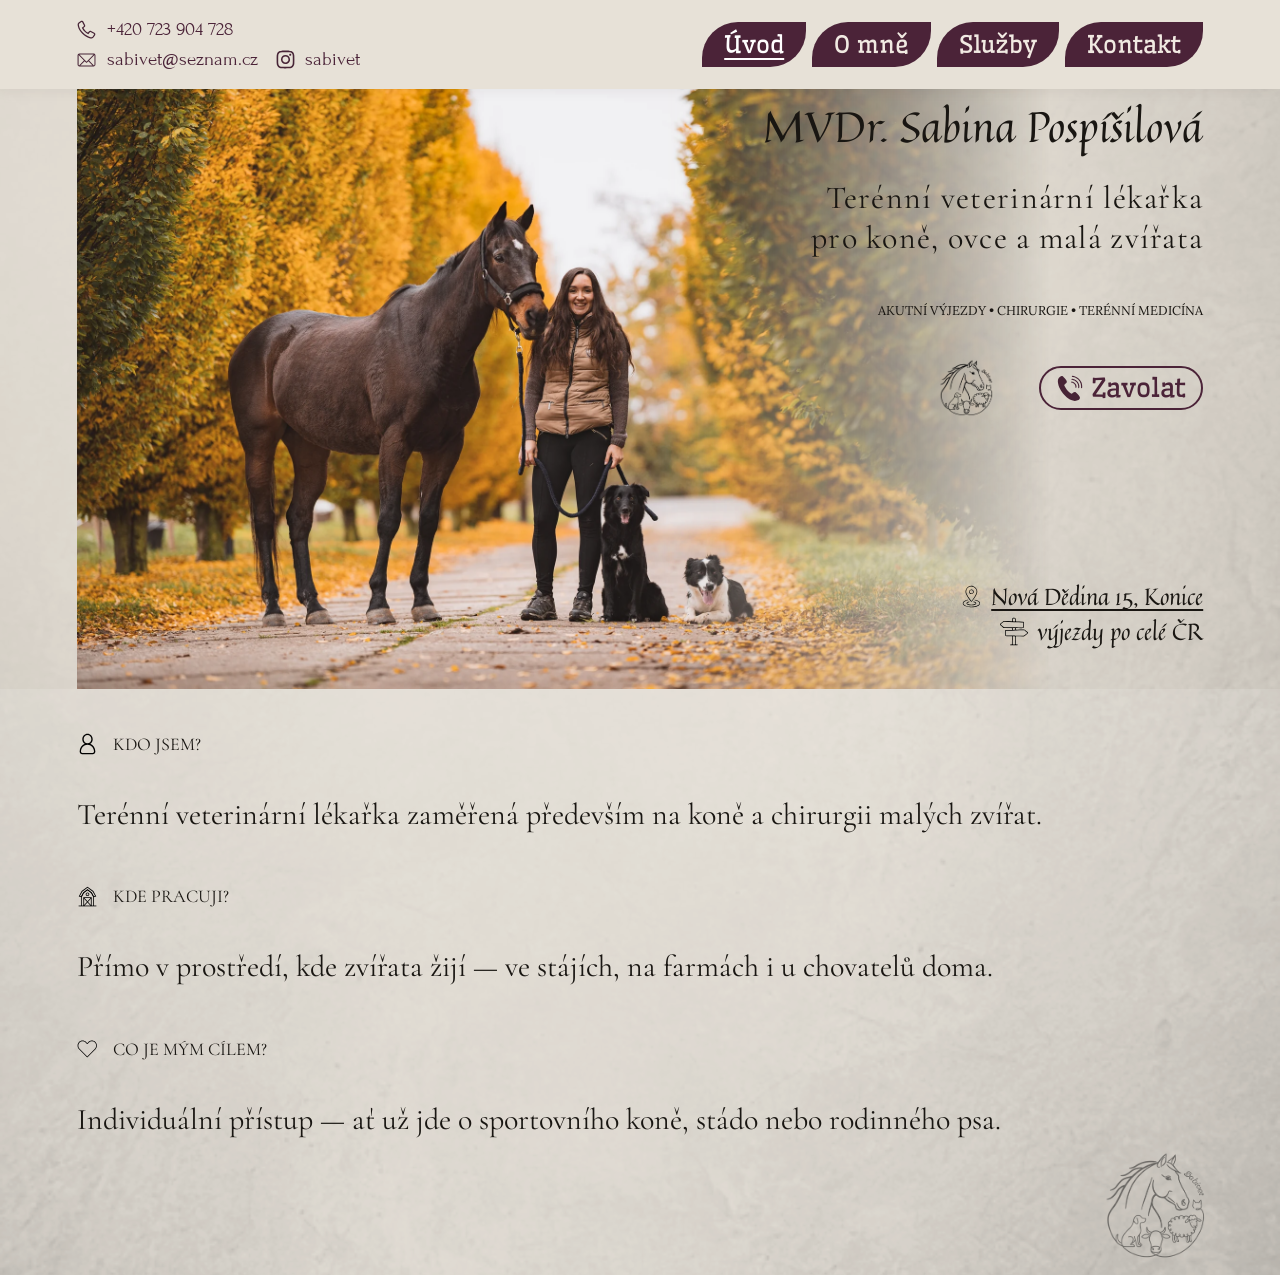
==== commit f2b1dc03: "Use optimized original photographs across all four pages" ====
--- a/index.html
+++ b/index.html
@@ -28,7 +28,7 @@
 <main id="obsah">
 <section aria-labelledby="intro-title" id="uvod">
 <div class="hero">
-<img alt="Sabina Pospíšilová s koněm a psy v podzimní aleji" class="hero-photo" fetchpriority="high" height="532" src="assets/images/uvod.png" width="800"/>
+<img alt="Sabina Pospíšilová s koněm a psy v podzimní aleji" class="hero-photo" fetchpriority="high" height="1365" src="assets/images/uvod.webp" width="2048"/>
 <div class="hero-copy">
 <h1 id="intro-title">MVDr. Sabina Pospíšilová</h1>
 <p class="hero-subtitle">Terénní veterinární lékařka<br/>pro koně, ovce a malá zvířata</p>
--- a/style.css
+++ b/style.css
@@ -29,7 +29,7 @@
 nav a:hover, nav a[aria-current] { color: white; text-decoration: underline; }
 .menu-toggle { display: none; }
 .hero { position: relative; min-height: 600px; overflow: hidden; }
-.hero-photo { position: absolute; left: 6%; top: 0; height: 100%; width: 76%; object-fit: cover; object-position: center; mask-image: linear-gradient(to right, #000 60%, transparent 100%); }
+.hero-photo { position: absolute; left: 6%; top: 0; height: 100%; width: 76%; object-fit: cover; object-position: center bottom; mask-image: linear-gradient(to right, #000 60%, transparent 100%); }
 .hero-copy { position: relative; margin-left: 57%; padding: 10px 6% 40px 0; min-height: 600px; display: flex; flex-direction: column; align-items: flex-end; text-align: right; }
 h1 { font-family: 'Quintessential', var(--body-font); font-size: clamp(30px, 3.3vw, 47px); font-weight: 400; margin: 0 0 24px; line-height: 1.3; white-space: nowrap; }
 .hero-subtitle { font-size: clamp(24px, 2.5vw, 36px); line-height: 1.25; letter-spacing: .04em; }
@@ -109,7 +109,7 @@
   .js nav.is-open { display: flex; }
   nav a { padding: 12px 16px; font-size: 18px; }
   .hero { display: flex; flex-direction: column; min-height: 0; }
-  .hero-photo { position: relative; left: auto; width: 100%; height: auto; aspect-ratio: 800 / 532; object-fit: contain; mask-image: none; }
+  .hero-photo { position: relative; left: auto; width: 100%; height: auto; aspect-ratio: 2048 / 1365; object-fit: contain; mask-image: none; }
   .hero-copy { margin: 0; padding: 20px 6% 35px; min-height: 0; align-items: center; text-align: center; }
   h1 { font-size: clamp(26px, 6.6vw, 40px); white-space: normal; margin-bottom: 18px; }
   .hero-subtitle { font-size: 27px; letter-spacing: .01em; }
@@ -236,3 +236,15 @@
   .service-photo { width: min(100%, 520px); height: 400px; aspect-ratio: auto; }
 }
 @media (max-width: 430px) { .service-photo { height: 330px; } }
+
+/* Originály služeb: celý snímek ve stávajícím rámečku, bez ořezu zvířat. */
+#sluzby .service-photo {
+  object-fit: contain;
+  object-position: center;
+  mask-image: url('assets/masks/sluzby-kone.svg');
+  mask-size: contain;
+  mask-position: center;
+  mask-repeat: no-repeat;
+}
+#sluzby .service-reverse .service-photo { mask-image: url('assets/masks/sluzby-psi.svg'); }
+#sluzby .ruminants .service-photo { mask-image: url('assets/masks/sluzby-prezvykavci.svg'); }
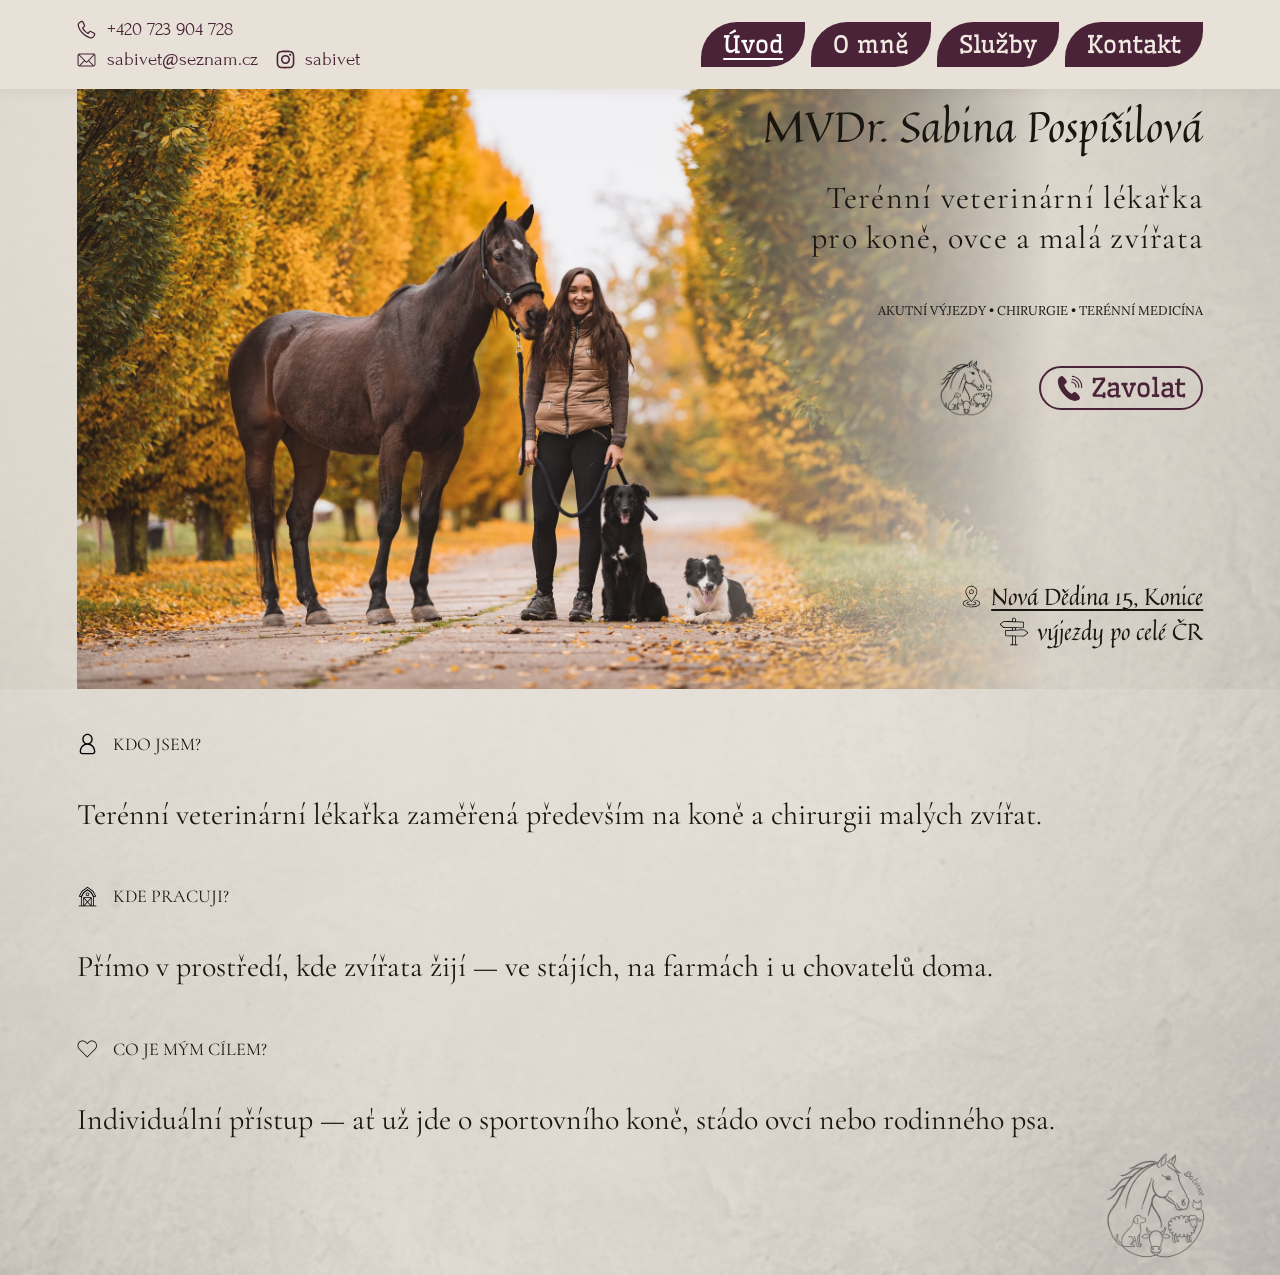
==== commit 098068cc: "Finální doladění textů, typografie a stránky Kontakt" ====
--- a/index.html
+++ b/index.html
@@ -20,7 +20,7 @@
 <button aria-controls="navigation" aria-expanded="false" class="menu-toggle" type="button">Menu <svg aria-hidden="true" class="icon" height="24" viewbox="0 0 24 24" width="24"><path d="M4 6h16M4 12h16M4 18h16" fill="none" stroke="currentColor" stroke-linecap="round" stroke-width="1.5"></path></svg></button>
 <nav aria-label="Hlavní navigace" id="navigation">
 <a aria-current="page" href="index.html">Úvod</a>
-<a href="o-mne.html">O mně</a>
+<a href="o-mne.html">O mně</a>
 <a href="sluzby.html">Služby</a>
 <a href="kontakt.html">Kontakt</a>
 </nav>
@@ -31,16 +31,16 @@
 <img alt="Sabina Pospíšilová s koněm a psy v podzimní aleji" class="hero-photo" fetchpriority="high" height="1365" src="assets/images/uvod.webp" width="2048"/>
 <div class="hero-copy">
 <h1 id="intro-title">MVDr. Sabina Pospíšilová</h1>
-<p class="hero-subtitle">Terénní veterinární lékařka<br/>pro koně, ovce a malá zvířata</p>
+<p class="hero-subtitle">Terénní veterinární lékařka<br/>pro koně, ovce a malá zvířata</p>
 <p class="hero-specialties">AKUTNÍ VÝJEZDY • CHIRURGIE • TERÉNNÍ MEDICÍNA</p>
 <div class="call-row"><img alt="" height="264" src="assets/images/logo.png" width="383"/><a class="call-button" href="tel:+420723904728"><img alt="" aria-hidden="true" class="icon" height="24" src="assets/icons/telefon-plny.svg" width="24"/><span>Zavolat</span></a></div>
 <div class="hero-location"><a class="location-line" href="https://maps.app.goo.gl/75xv7nQfzBv7Q8959"><img alt="" aria-hidden="true" class="icon" height="24" src="assets/icons/adresa.svg" width="24"/><span>Nová Dědina 15, Konice</span></a><p class="travel-line"><img alt="" aria-hidden="true" class="icon" height="24" src="assets/icons/smerovnik.svg" width="24"/><span>výjezdy po celé ČR</span></p></div>
 </div>
 </div>
 <div class="intro-facts paper-panel">
-<div><h2><img alt="" aria-hidden="true" class="icon" height="24" src="assets/icons/osoba.svg" width="24"/><span>KDO JSEM?</span></h2><p>Terénní veterinární lékařka zaměřená především na koně a chirurgii malých zvířat.</p></div>
-<div><h2><img alt="" aria-hidden="true" class="icon" height="24" src="assets/icons/staj.svg" width="24"/><span>KDE PRACUJI?</span></h2><p>Přímo v prostředí, kde zvířata žijí — ve stájích, na farmách i u chovatelů doma.</p></div>
-<div><h2><img alt="" aria-hidden="true" class="icon" height="24" src="assets/icons/srdce.svg" width="24"/><span>CO JE MÝM CÍLEM?</span></h2><p>Individuální přístup — ať už jde o sportovního koně, stádo nebo rodinného psa.</p></div>
+<div><h2><img alt="" aria-hidden="true" class="icon" height="24" src="assets/icons/osoba.svg" width="24"/><span>KDO JSEM?</span></h2><p>Terénní veterinární lékařka zaměřená především na koně a chirurgii malých zvířat.</p></div>
+<div><h2><img alt="" aria-hidden="true" class="icon" height="24" src="assets/icons/staj.svg" width="24"/><span>KDE PRACUJI?</span></h2><p>Přímo v prostředí, kde zvířata žijí — ve stájích, na farmách i u chovatelů doma.</p></div>
+<div><h2><img alt="" aria-hidden="true" class="icon" height="24" src="assets/icons/srdce.svg" width="24"/><span>CO JE MÝM CÍLEM?</span></h2><p>Individuální přístup — ať už jde o sportovního koně, stádo ovcí nebo rodinného psa.</p></div>
 <img alt="" class="signature" height="264" loading="lazy" src="assets/images/logo.png" width="383"/>
 </div>
 </section>
--- a/assets/fonts.css
+++ b/assets/fonts.css
@@ -1,5 +1,5 @@
 /* Původní rodiny písem z oficiálního google/fonts, licence v assets/fonts/*-OFL.txt. */
-@font-face{font-family:"CormorantGaramond";src:url("./fonts/CormorantGaramond[wght].ttf") format("truetype");font-weight:400;font-style:normal;font-display:swap;}
+@font-face{font-family:"CormorantGaramond";src:url("./fonts/CormorantGaramond[wght].ttf") format("truetype");font-weight:300 700;font-style:normal;font-display:swap;}
 @font-face{font-family:"Forum";src:url("./fonts/Forum-Regular.ttf") format("truetype");font-weight:400;font-style:normal;font-display:swap;}
 @font-face{font-family:"Wellfleet";src:url("./fonts/Wellfleet-Regular.ttf") format("truetype");font-weight:400;font-style:normal;font-display:swap;}
 @font-face{font-family:"Quintessential";src:url("./fonts/Quintessential-Regular.ttf") format("truetype");font-weight:400;font-style:normal;font-display:swap;}
--- a/style.css
+++ b/style.css
@@ -248,3 +248,349 @@
 }
 #sluzby .service-reverse .service-photo { mask-image: url('assets/masks/sluzby-psi.svg'); }
 #sluzby .ruminants .service-photo { mask-image: url('assets/masks/sluzby-prezvykavci.svg'); }
+
+/* Doladění vnitřních stránek; pravidla úvodu a záhlaví zůstávají původní. */
+#o-mne .about-copy {
+  font-size: clamp(18px, 1.85vw, 26px);
+  line-height: 1.5;
+  text-align: left;
+}
+#o-mne .about-copy p { margin-bottom: 1.2em; }
+#o-mne .about-copy p:last-child { margin-bottom: 0; }
+#o-mne .about-second .about-copy {
+  font-size: clamp(18px, 1.72vw, 24.6px);
+  text-align: center;
+}
+#o-mne .about-second .about-copy p { margin-bottom: 1.4em; }
+#o-mne .about-second .about-copy p:last-child { margin-bottom: 0; }
+
+#sluzby .service-row {
+  grid-template-columns: minmax(0, 1fr) minmax(0, 1.2fr);
+  gap: 3%;
+}
+#sluzby .service-reverse {
+  grid-template-columns: minmax(0, 1.2fr) minmax(0, 1fr);
+}
+#sluzby .service-lists, #sluzby .service-content, #sluzby .service-lists > div { min-width: 0; }
+#sluzby .service-photo {
+  width: 100%;
+  max-width: none;
+  height: auto;
+  aspect-ratio: auto;
+}
+#sluzby .side-title { color: var(--wine); font-size: 34px; left: 12px; }
+#sluzby .service-reverse .side-title { left: auto; right: 12px; }
+#sluzby .service-lists h4 { font-weight: 700; }
+#sluzby .petexpert > a { flex: 0 0 120px; }
+#sluzby .petexpert img { width: 120px; height: 120px; }
+
+#kontakt address > a[href^="tel:"] { color: var(--wine); font-size: 1.12em; font-weight: 600; }
+#kontakt .contact-copy > p { font-size: clamp(17px, 1.77vw, 24.6px); line-height: 1.5; }
+
+@media (max-width: 760px) {
+  #o-mne .about-copy, #o-mne .about-second .about-copy { font-size: 22px; }
+  #sluzby .service-row, #sluzby .service-reverse { grid-template-columns: minmax(0, 1fr); gap: 25px; }
+  #sluzby .side-title { font-size: 30px; }
+  #sluzby .petexpert { flex-wrap: wrap; }
+  #sluzby .petexpert p { flex: 1 1 190px; }
+  #kontakt .contact-copy > p { font-size: 20px; }
+}
+
+/* Kompozice Canvy: vysoké rámy služeb s individuálním ořezem. */
+#sluzby .service-photo,
+#sluzby .service-reverse .service-photo,
+#sluzby .ruminants .service-photo {
+  width: min(100%, 43vw, 620px);
+  height: clamp(460px, 58vw, 840px);
+  object-fit: cover;
+  justify-self: end;
+  mask-image: linear-gradient(to bottom, transparent, #000 2%, #000 98%, transparent);
+  mask-size: 100% 100%;
+}
+#sluzby .service-row:not(.service-reverse):not(.ruminants) .service-photo { object-position: 27% center; }
+#sluzby .service-reverse .service-photo { object-position: 43% center; justify-self: start; }
+#sluzby .ruminants .service-photo { object-position: 74% center; }
+#sluzby .service-lists li { overflow-wrap: break-word; }
+
+/* Kompaktní oddíly O mně bez změny velikosti fotografií. */
+#o-mne .about-row { padding-top: 12px; padding-bottom: 12px; }
+#o-mne .about-copy { font-size: 18px; line-height: 1.38; }
+#o-mne .about-copy p { margin-bottom: .7em; }
+#o-mne .about-second { padding-bottom: 32px; }
+#o-mne .about-second .about-copy { font-size: 18px; line-height: 1.4; text-align: right; }
+#o-mne .about-second .about-copy p { margin-bottom: .85em; }
+#o-mne .about-copy p:last-child,
+#o-mne .about-second .about-copy p:last-child { margin-bottom: 0; }
+
+@media (min-width: 761px) and (max-width: 1100px) {
+  #o-mne .about-second { padding-bottom: 110px; }
+}
+@media (max-width: 760px) {
+  #sluzby .service-photo,
+  #sluzby .service-reverse .service-photo,
+  #sluzby .ruminants .service-photo {
+    width: min(100%, 520px);
+    height: auto;
+    aspect-ratio: 3 / 4;
+    justify-self: center;
+  }
+  #o-mne .about-row { padding-top: 35px; padding-bottom: 35px; }
+  #o-mne .about-copy, #o-mne .about-second .about-copy { font-size: 22px; line-height: 1.5; }
+  #o-mne .about-copy p, #o-mne .about-second .about-copy p { margin-bottom: .9em; }
+  #o-mne .about-copy p:last-child, #o-mne .about-second .about-copy p:last-child { margin-bottom: 0; }
+  #o-mne .about-second { padding-bottom: 110px; }
+}
+
+/* Vyvážení textu a fotografie; bez omezení na výšku obrazovky. */
+#o-mne .about-row { padding-top: 28px; padding-bottom: 28px; }
+#o-mne .about-copy { font-size: 24px; line-height: 1.42; }
+#o-mne .about-copy p { margin-bottom: .8em; }
+#o-mne .about-second { padding-bottom: 100px; }
+#o-mne .about-second .about-copy { font-size: 24px; line-height: 1.44; text-align: right; }
+#o-mne .about-second .about-copy p { margin-bottom: .9em; }
+#o-mne .about-copy p:last-child,
+#o-mne .about-second .about-copy p:last-child { margin-bottom: 0; }
+#o-mne .portrait { height: clamp(420px, 38vw, 540px); aspect-ratio: auto; object-position: center 60%; }
+#o-mne .about-second .portrait { height: clamp(400px, 34vw, 490px); object-position: center; }
+
+.page-services { background-image: url('assets/images/pergamen-sluzby.svg'); }
+#sluzby .service-row { min-height: 0; }
+#sluzby .service-photo,
+#sluzby .service-reverse .service-photo,
+#sluzby .ruminants .service-photo {
+  height: 100%;
+  min-height: 0;
+  contain: size;
+  align-self: stretch;
+}
+#sluzby .service-reverse .puppy-photo {
+  position: relative;
+  overflow: hidden;
+  height: calc(100% + 180px);
+  margin-block: -90px;
+}
+#sluzby .puppy-photo-image {
+  position: absolute;
+  inset: 0 auto 0 -69.74%;
+  width: 263.16%;
+  max-width: none;
+  height: 100%;
+  object-fit: cover;
+  object-position: center 65%;
+}
+@media (min-width: 761px) and (max-width: 1100px) {
+  #o-mne .about-copy, #o-mne .about-second .about-copy { font-size: 23px; }
+}
+@media (max-width: 760px) {
+  #o-mne .about-row { padding-top: 35px; padding-bottom: 35px; }
+  #o-mne .about-copy, #o-mne .about-second .about-copy { font-size: 22px; line-height: 1.5; }
+  #o-mne .portrait, #o-mne .about-second .portrait { height: auto; aspect-ratio: 2 / 3; }
+  #o-mne .about-second { padding-bottom: 110px; }
+  #sluzby .service-photo,
+  #sluzby .service-reverse .service-photo,
+  #sluzby .ruminants .service-photo {
+    contain: none;
+    height: auto;
+    align-self: auto;
+  }
+  #sluzby .service-reverse .puppy-photo { aspect-ratio: 3 / 4; height: auto; margin-block: 0; }
+}
+
+/* Služby: obsah má přednost, fotografie jsou menší doprovodné prvky. */
+#sluzby .service-lists { font-size: 22px; line-height: 1.28; column-gap: 22px; }
+#sluzby .service-lists h4 { margin-bottom: .12em; }
+#sluzby .service-lists ul { margin-bottom: .35em; }
+#sluzby .petexpert { margin-top: 20px; line-height: 1.35; }
+#sluzby .service-photo,
+#sluzby .service-reverse .service-photo,
+#sluzby .ruminants .service-photo {
+  width: min(100%, 380px);
+  height: auto;
+  aspect-ratio: 3 / 4;
+  contain: none;
+  align-self: center;
+}
+#sluzby .service-reverse .puppy-photo {
+  /* Poměr schváleného rámu při 1366 px zachovává tentýž výřez při zmenšení. */
+  aspect-ratio: 587.375 / 717.65625;
+  margin-block: 0;
+}
+
+@media (min-width: 1024px) {
+  #sluzby {
+    --services-header-height: 90px;
+    display: grid;
+    grid-template-columns: minmax(0, 1fr);
+    grid-auto-rows: 1fr;
+  }
+  #sluzby .service-row {
+    min-height: calc(100vh - var(--services-header-height));
+    min-height: calc(100svh - var(--services-header-height));
+    grid-template-columns: minmax(0, 1.35fr) minmax(0, .85fr);
+    padding-block: 24px;
+    gap: 3%;
+  }
+  #sluzby .service-reverse {
+    grid-template-columns: minmax(0, .85fr) minmax(0, 1.35fr);
+  }
+  #sluzby .service-lists { font-size: clamp(20px, 1.5vw, 22px); line-height: 1.24; }
+}
+@media (max-width: 1023px) {
+  #sluzby { display: block; }
+  #sluzby .service-row, #sluzby .service-reverse {
+    min-height: 0;
+    grid-template-columns: minmax(0, 1fr);
+    padding-block: 32px;
+    gap: 24px;
+  }
+  #sluzby .side-title, #sluzby .service-reverse .side-title {
+    position: static;
+    writing-mode: horizontal-tb;
+    transform: none;
+  }
+  #sluzby .service-row::before { display: none; }
+  #sluzby .service-photo,
+  #sluzby .service-reverse .service-photo,
+  #sluzby .ruminants .service-photo { justify-self: center; }
+  #sluzby .service-reverse .puppy-photo { grid-row: 3; }
+  #sluzby .ruminants { padding-bottom: 110px; }
+}
+
+/* Mírné zvětšení prvních dvou kategorií v rámci jedné desktopové obrazovky. */
+@media (min-width: 1024px) {
+  #sluzby .service-row:not(.ruminants) .service-lists {
+    font-size: clamp(20px, 1.65vw, 24px);
+    line-height: 1.28;
+  }
+  #sluzby .service-row:not(.ruminants) .service-photo { width: min(100%, 420px); }
+  #sluzby .petexpert { font-size: 22px; }
+}
+
+/* Tečky fungují na desktopu i bez přichytávání; snapping vyžaduje dostatek místa. */
+html.services-navigation { scroll-padding-top: var(--services-snap-top, 90px); }
+html.services-snap-enabled { scroll-snap-type: y proximity; }
+.services-snap-enabled #sluzby .service-row {
+  scroll-snap-align: start;
+  scroll-snap-stop: normal;
+}
+.section-dots {
+  position: fixed;
+  right: var(--dots-right, 0px);
+  top: var(--dots-top, 50%);
+  transform: translateY(-50%);
+  width: 28px;
+  gap: 6px;
+  z-index: 9;
+}
+.section-dots[hidden] { display: none; }
+.section-dots:not([hidden]) { display: grid; }
+.section-dots a {
+  display: grid;
+  place-items: center;
+  width: 28px;
+  height: 32px;
+  padding: 0;
+  border: 0;
+  border-radius: 0;
+  background: transparent;
+  color: var(--wine);
+  text-decoration: none;
+}
+.section-dots.at-viewport-edge a { justify-items: end; padding-right: 3px; }
+.section-dots a:hover,
+.section-dots a[aria-current="location"] { color: var(--wine); text-decoration: none; }
+.section-dot {
+  width: 9px;
+  height: 9px;
+  border: 1px solid currentColor;
+  border-radius: 50%;
+  opacity: .85;
+  transition: background-color .18s, opacity .18s;
+}
+.section-dots.at-viewport-edge .section-dot { width: 6px; height: 6px; }
+.section-dots a:hover .section-dot,
+.section-dots a[aria-current="location"] .section-dot { background: currentColor; opacity: 1; }
+.section-dots a:focus-visible { outline: none; }
+.section-dots a:focus-visible .section-dot { outline: 2px solid var(--wine); outline-offset: 1px; opacity: 1; }
+@media (prefers-reduced-motion: reduce) {
+  html.services-navigation { scroll-behavior: auto; }
+  .section-dot { transition: none; }
+}
+
+/* Závěrečné doladění: stejná dekorace jako u služeb a kontaktu. */
+#o-mne .about-row:first-of-type::before {
+  content: '';
+  position: absolute;
+  left: 48px;
+  top: 30px;
+  bottom: 30px;
+  width: 30px;
+  background: url('assets/icons/dekorace-svisla.svg') center / 100% 100% no-repeat;
+  pointer-events: none;
+}
+#o-mne .side-title { left: 12px; color: var(--wine); font-size: 34px; }
+
+/* Logo má vlastní volný prostor pod fotografií, mimo její rám. */
+@media (min-width: 1024px) {
+  #sluzby .ruminants .signature { right: 7%; bottom: 32px; }
+}
+
+/* Kontakt: čitelnější mapa a kompaktní kompozice s přirozeným přetečením. */
+@media (min-width: 1101px) {
+  #kontakt .contact-row {
+    min-height: calc(100svh - 90px);
+    padding-block: 24px 134px;
+    align-items: center;
+  }
+  #kontakt .contact-details { grid-template-columns: minmax(0, .9fr) minmax(0, 1.1fr); }
+  #kontakt .contact-row .portrait {
+    width: min(100%, 400px);
+    height: auto;
+    min-height: 0;
+    aspect-ratio: 2 / 3;
+    justify-self: end;
+  }
+  #kontakt .contact-row .signature { right: 40%; bottom: 100px; }
+}
+@media (max-width: 760px) {
+  #o-mne .about-row:first-of-type::before { display: none; }
+  #o-mne .side-title { font-size: 28px; }
+}
+
+@media (min-width: 1024px) and (max-height: 850px) {
+  #sluzby .ruminants .signature { right: calc(7% + 380px + 32px); }
+}
+
+@media (min-width: 1101px) and (max-height: 850px) {
+  #kontakt .contact-row .signature { bottom: 24px; }
+}
+@media (min-width: 761px) and (max-width: 1100px) {
+  #kontakt .contact-row { padding-bottom: 134px; }
+}
+@media (min-width: 761px) and (max-width: 1023px) {
+  #sluzby .ruminants { padding-bottom: 142px; }
+}
+/* V užším okně nezůstává vedle textu místo pro celou ozdobnou linku. */
+@media (min-width: 761px) and (max-width: 1300px) {
+  #o-mne .about-row:first-of-type::before { display: none; }
+}
+@media (min-width: 761px) and (max-width: 1100px) {
+  #o-mne .side-title { font-size: 30px; }
+}
+@media (max-width: 760px) {
+  #kontakt .contact-row { gap: 24px; }
+}
+
+/* Kontakt: celé jméno na desktopu a o něco výraznější mapa. */
+@media (min-width: 761px) {
+  #kontakt .social-contact > .contact-item:first-child > span { white-space: nowrap; }
+}
+@media (min-width: 1101px) {
+  #kontakt .contact-details {
+    grid-template-columns: minmax(355px, .95fr) minmax(0, 1.05fr);
+    column-gap: 20px;
+  }
+}
+@media (min-width: 1440px) {
+  #kontakt .small-map { width: calc(100% + 50px); }
+}
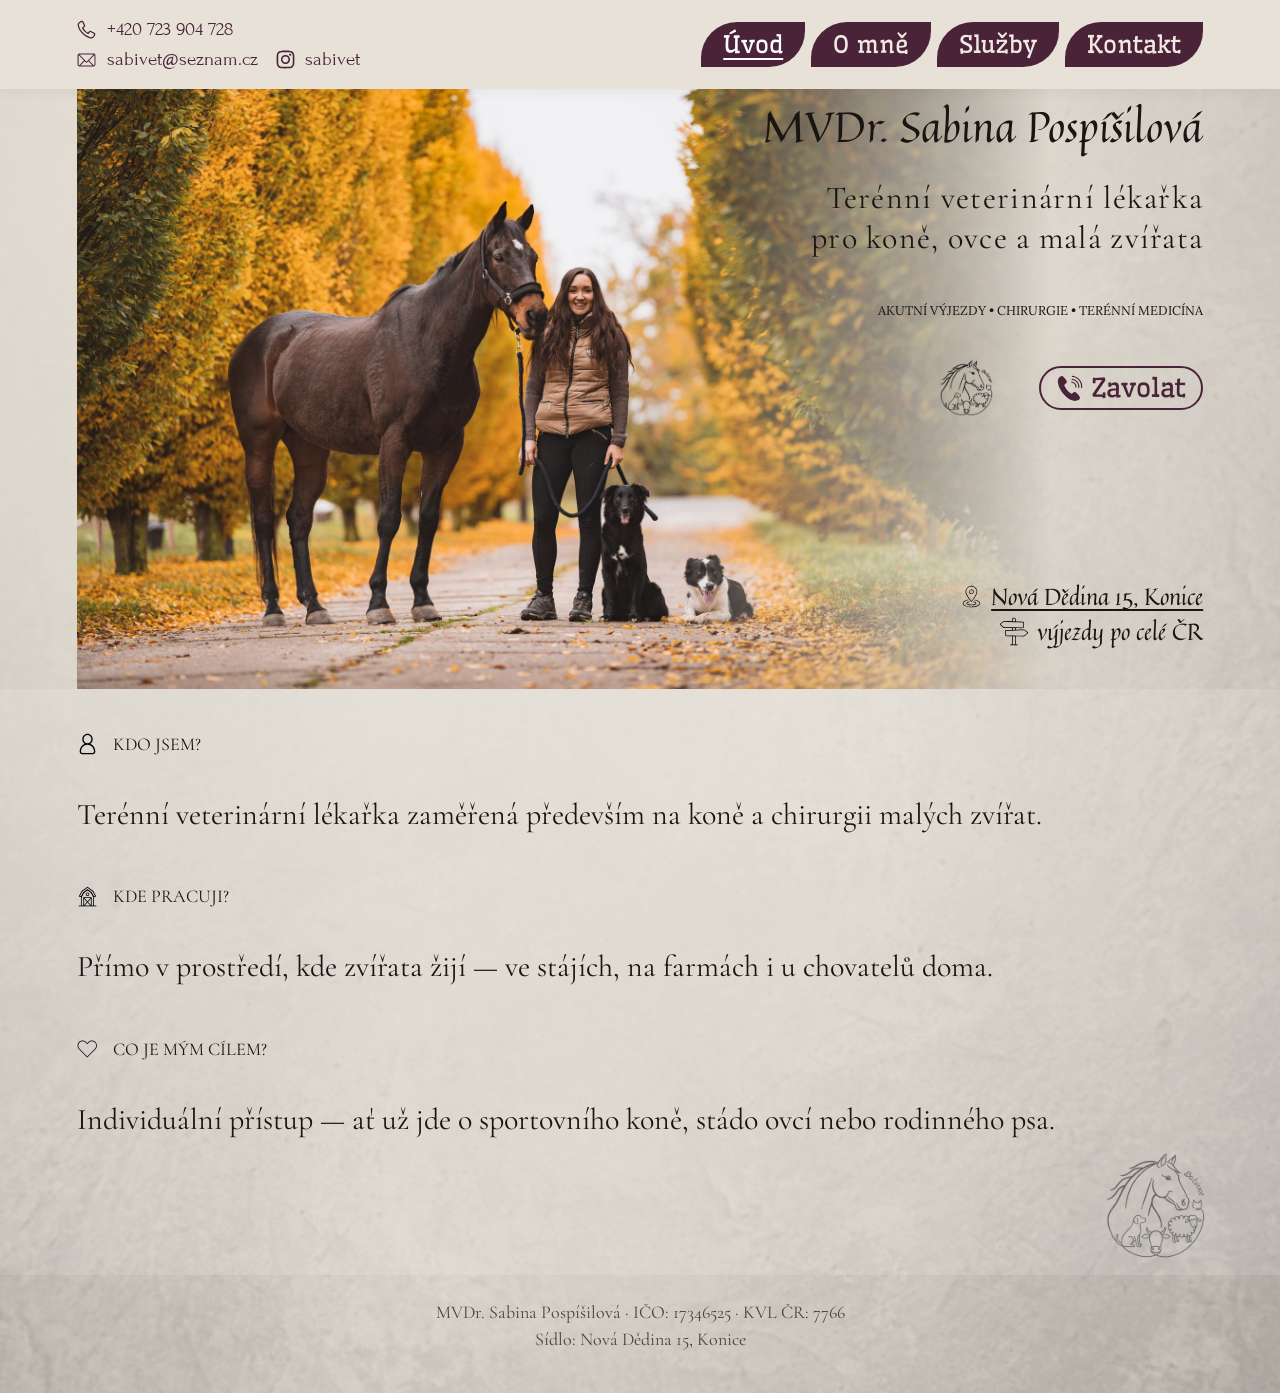
==== commit 76e2cb81: "Extend identification footer to all pages" ====
--- a/index.html
+++ b/index.html
@@ -43,6 +43,10 @@
 <div><h2><img alt="" aria-hidden="true" class="icon" height="24" src="assets/icons/srdce.svg" width="24"/><span>CO JE MÝM CÍLEM?</span></h2><p>Individuální přístup — ať už jde o sportovního koně, stádo ovcí nebo rodinného psa.</p></div>
 <img alt="" class="signature" height="264" loading="lazy" src="assets/images/logo.png" width="383"/>
 </div>
+<footer class="identification">
+<p>MVDr. Sabina Pospíšilová · <span>IČO: 17346525</span> · <span>KVL ČR: 7766</span><br/>
+Sídlo: Nová Dědina 15, Konice</p>
+</footer>
 </section>
 
 
--- a/style.css
+++ b/style.css
@@ -594,3 +594,37 @@
 @media (min-width: 1440px) {
   #kontakt .small-map { width: calc(100% + 50px); }
 }
+
+/* Mobilní pergamen navazuje zrcadlením původní textury, bez hran dlaždic. */
+@media (max-width: 760px) {
+  body:not(.page-services) { background-image: url('assets/images/pergamen-sluzby.svg'); }
+  #uvod .paper-panel, #kontakt .paper-panel { background: transparent; }
+
+  #kontakt .contact-row { gap: 28px; padding-bottom: 32px; }
+  #kontakt .contact-details { gap: 20px; }
+  #kontakt .small-map {
+    width: calc(100% + 16px);
+    max-width: none;
+    justify-self: center;
+  }
+  #kontakt .contact-copy > p { margin-block: 24px 0; }
+  #kontakt .contact-row .portrait {
+    width: min(82%, 300px);
+    aspect-ratio: auto;
+    height: auto;
+    object-fit: contain;
+  }
+  #kontakt .contact-row .signature {
+    position: static;
+    justify-self: end;
+    margin-right: 8px;
+  }
+}
+
+/* Identifikační údaje pod obsahem stránky. */
+.identification { padding: 24px 6% 40px; font-size: 18px; line-height: 1.5; text-align: center; color: #4f4045; }
+.identification p { margin: 0; }
+.identification span { white-space: nowrap; }
+@media (max-width: 760px) {
+  .identification { padding-top: 12px; }
+}
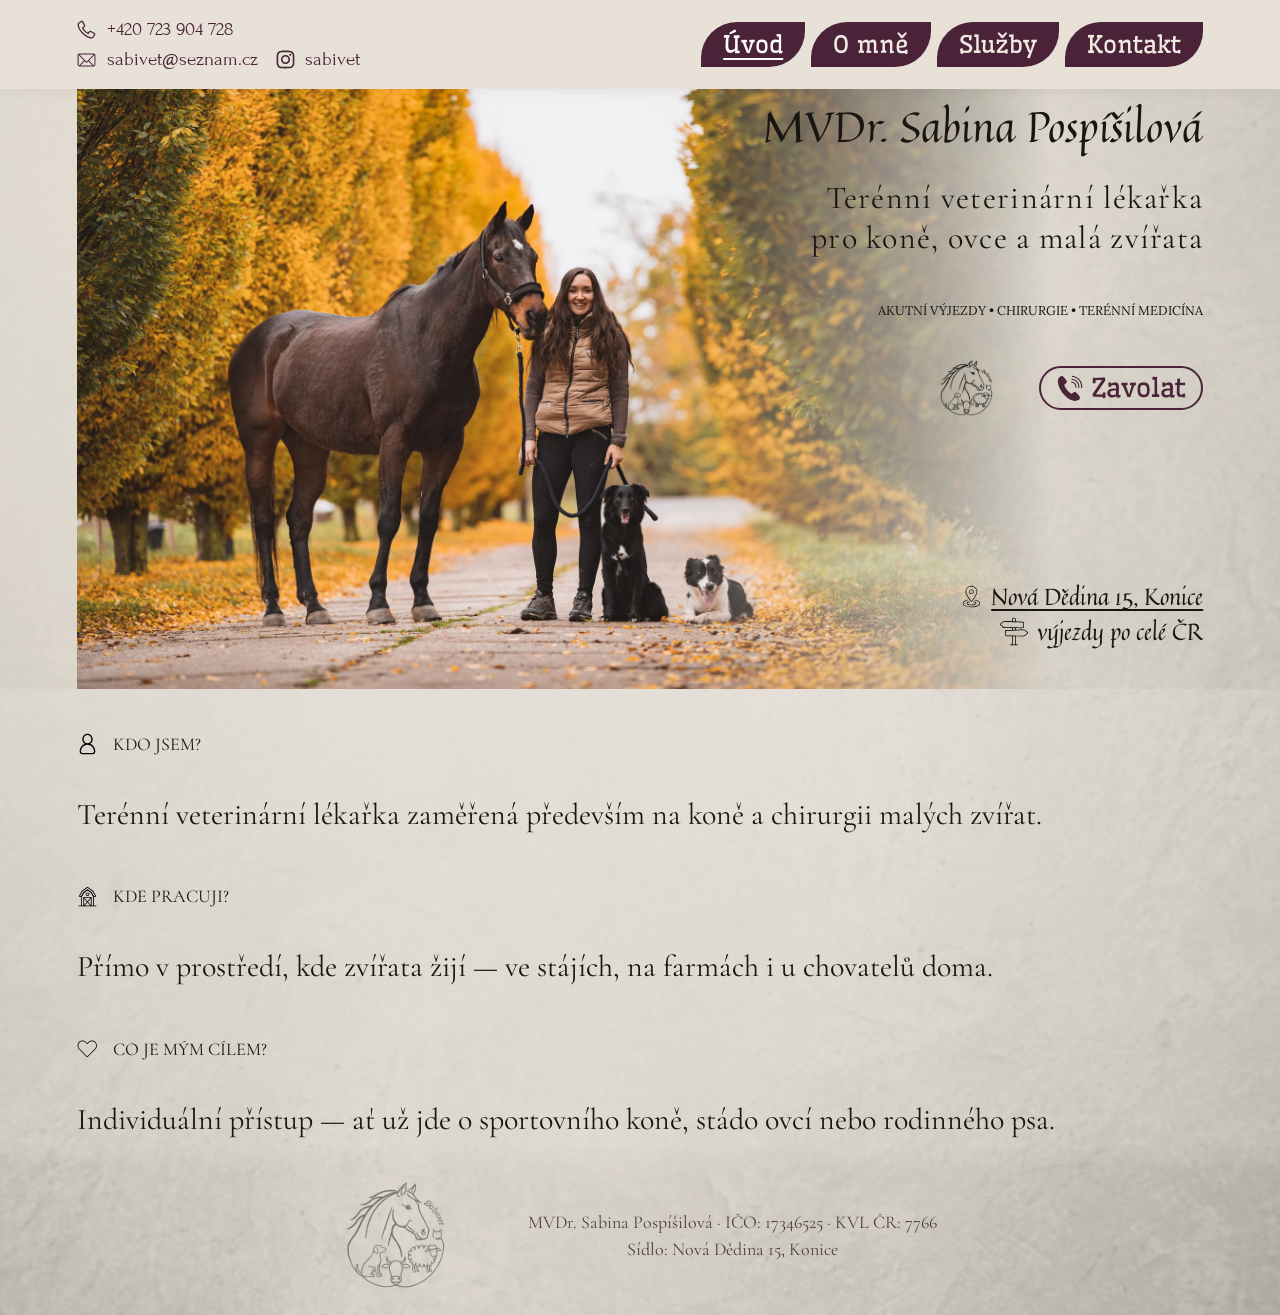
==== commit 35f7e3cb: "Move decorative logo into identification footer" ====
--- a/index.html
+++ b/index.html
@@ -41,9 +41,9 @@
 <div><h2><img alt="" aria-hidden="true" class="icon" height="24" src="assets/icons/osoba.svg" width="24"/><span>KDO JSEM?</span></h2><p>Terénní veterinární lékařka zaměřená především na koně a chirurgii malých zvířat.</p></div>
 <div><h2><img alt="" aria-hidden="true" class="icon" height="24" src="assets/icons/staj.svg" width="24"/><span>KDE PRACUJI?</span></h2><p>Přímo v prostředí, kde zvířata žijí — ve stájích, na farmách i u chovatelů doma.</p></div>
 <div><h2><img alt="" aria-hidden="true" class="icon" height="24" src="assets/icons/srdce.svg" width="24"/><span>CO JE MÝM CÍLEM?</span></h2><p>Individuální přístup — ať už jde o sportovního koně, stádo ovcí nebo rodinného psa.</p></div>
-<img alt="" class="signature" height="264" loading="lazy" src="assets/images/logo.png" width="383"/>
 </div>
 <footer class="identification">
+<img alt="" class="signature" height="264" loading="lazy" src="assets/images/logo.png" width="383"/>
 <p>MVDr. Sabina Pospíšilová · <span>IČO: 17346525</span> · <span>KVL ČR: 7766</span><br/>
 Sídlo: Nová Dědina 15, Konice</p>
 </footer>
--- a/style.css
+++ b/style.css
@@ -40,11 +40,10 @@
 .call-button:hover { background: var(--wine); color: var(--paper); }
 .hero-location { margin-top: auto; margin-bottom: 0; padding-top: 90px; font-family: 'Quintessential', var(--body-font); font-size: 23px; }
 .paper-panel { position: relative; background: linear-gradient(#ffffff38, #ffffff38), url('assets/images/pergamen.png') center / 100% 100%; }
-.intro-facts { padding: 44px 6% 135px; }
+.intro-facts { padding: 44px 6% 28px; }
 .intro-facts h2 { font-size: 18px; font-weight: 400; margin: 0 0 40px; }
 .intro-facts p { font-size: 30px; line-height: 1.35; margin-bottom: 50px; }
 .intro-facts div:last-of-type p { margin-bottom: 0; }
-.signature { position: absolute; width: 160px; right: 16px; bottom: 14px; opacity: .48; pointer-events: none; }
 .section-title { position: absolute; width: 1px; height: 1px; overflow: hidden; clip-path: inset(50%); white-space: nowrap; }
 .about-row { display: grid; grid-template-columns: 1.65fr 1fr; gap: 7%; align-items: center; padding: 40px 6%; }
 .about-copy { font-size: clamp(22px, 2.25vw, 32px); line-height: 1.4; }
@@ -52,7 +51,7 @@
 .portrait { width: 100%; aspect-ratio: 2 / 3; object-fit: cover; }
 .torn-left { border-radius: 4% 2% 0 0; clip-path: polygon(15% 0,100% 0,100% 100%,0 100%,2% 96%,1% 92%,3% 87%,1% 80%,3% 73%,2% 64%,4% 55%,3% 46%,6% 35%,6% 26%,10% 14%); }
 .torn-right { clip-path: polygon(0 0,86% 0,89% 12%,92% 23%,90% 32%,95% 44%,96% 56%,94% 68%,98% 82%,100% 100%,0 100%); }
-.about-second { grid-template-columns: 1fr 1.9fr; gap: 4%; padding-bottom: 110px; }
+.about-second { grid-template-columns: 1fr 1.9fr; gap: 4%; }
 .about-second .about-copy { text-align: center; font-size: clamp(21px, 2.1vw, 30px); }
 .service-row { display: grid; grid-template-columns: 1.65fr 1fr; align-items: center; gap: 5%; padding: 50px 7% 55px 10%; min-height: 550px; }
 .side-title { position: absolute; left: 16px; top: 50%; margin: 0; writing-mode: vertical-rl; transform: translateY(-50%) rotate(180deg); color: var(--ink); font: 30px/1.1 var(--nav-font); }
@@ -70,7 +69,7 @@
 .petexpert > a { flex: 0 0 80px; }
 .ruminants .service-lists { grid-template-columns: 1fr; }
 .ruminants .service-photo { object-position: 62% center; }
-.contact-row { display: grid; grid-template-columns: 1.8fr 1fr; gap: 4%; padding: 45px 6% 70px; }
+.contact-row { display: grid; grid-template-columns: 1.8fr 1fr; gap: 4%; padding: 45px 6% 32px; }
 .contact-details { display: grid; grid-template-columns: 1fr 1fr; gap: 15px; align-items: center; }
 address { font-size: clamp(21px, 2.1vw, 30px); font-style: normal; line-height: 1.4; }
 address > a, address span { display: block; }
@@ -79,7 +78,6 @@
 .social-contact { margin: 28px 0; }
 .contact-copy > p { font-size: clamp(22px, 2.3vw, 32px); line-height: 1.4; margin-top: 16px; }
 .contact-row .portrait { height: 100%; min-height: 500px; object-position: center; }
-.contact-row .signature { right: 36%; bottom: 10px; }
 .large-map { display: block; padding: 20px 6% 50px; }
 .large-map img { width: 100%; max-height: 620px; object-fit: contain; }
 @media (min-width: 1440px) { h1 { font-size: 47px; } }
@@ -117,14 +115,12 @@
   .hero-location { font-size: 21px; padding-top: 25px; }
   .call-button { font-size: 23px; min-height: 44px; }
   .call-row img { width: 70px; }
-  .intro-facts { padding: 32px 6% 110px; }
+  .intro-facts { padding: 32px 6% 20px; }
   .intro-facts h2 { font-size: 16px; margin-bottom: 18px; }
   .intro-facts p { font-size: 25px; margin-bottom: 35px; }
-  .signature { width: 115px; }
   .about-row, .about-second { grid-template-columns: 1fr; padding: 35px 6%; gap: 28px; }
   .about-copy, .about-second .about-copy { font-size: 24px; line-height: 1.5; text-align: left; }
   .about-row .portrait { width: min(100%, 380px); justify-self: center; }
-  .about-second { padding-bottom: 110px; }
   .about-second .about-copy { grid-row: 1; }
   .service-row, .service-reverse { grid-template-columns: 1fr; padding: 30px 7% 40px; gap: 25px; min-height: 0; }
   .side-title, .service-reverse .side-title { position: static; transform: none; writing-mode: horizontal-tb; font-size: 28px; color: var(--wine); }
@@ -133,15 +129,13 @@
   .service-photo { width: min(100%, 420px); height: 400px; justify-self: center; }
   .service-reverse .service-photo { grid-row: 3; }
   .petexpert { font-size: 21px; }
-  .ruminants { padding-bottom: 105px; }
-  .contact-row { grid-template-columns: 1fr; padding: 30px 6% 110px; }
+  .contact-row { grid-template-columns: 1fr; padding: 30px 6% 32px; }
   .contact-details { grid-template-columns: 1fr; }
   address { font-size: 25px; }
   address a { padding-block: 5px; overflow-wrap: anywhere; }
   .contact-copy > p { font-size: 24px; }
   .small-map { max-width: 360px; }
   .contact-row .portrait { width: min(100%, 380px); height: auto; min-height: 0; justify-self: center; }
-  .contact-row .signature { right: 16px; }
   .large-map { padding: 20px 0; }
 }
 @media (max-width: 430px) {
@@ -316,15 +310,11 @@
 #o-mne .about-row { padding-top: 12px; padding-bottom: 12px; }
 #o-mne .about-copy { font-size: 18px; line-height: 1.38; }
 #o-mne .about-copy p { margin-bottom: .7em; }
-#o-mne .about-second { padding-bottom: 32px; }
 #o-mne .about-second .about-copy { font-size: 18px; line-height: 1.4; text-align: right; }
 #o-mne .about-second .about-copy p { margin-bottom: .85em; }
 #o-mne .about-copy p:last-child,
 #o-mne .about-second .about-copy p:last-child { margin-bottom: 0; }
 
-@media (min-width: 761px) and (max-width: 1100px) {
-  #o-mne .about-second { padding-bottom: 110px; }
-}
 @media (max-width: 760px) {
   #sluzby .service-photo,
   #sluzby .service-reverse .service-photo,
@@ -338,14 +328,12 @@
   #o-mne .about-copy, #o-mne .about-second .about-copy { font-size: 22px; line-height: 1.5; }
   #o-mne .about-copy p, #o-mne .about-second .about-copy p { margin-bottom: .9em; }
   #o-mne .about-copy p:last-child, #o-mne .about-second .about-copy p:last-child { margin-bottom: 0; }
-  #o-mne .about-second { padding-bottom: 110px; }
 }
 
 /* Vyvážení textu a fotografie; bez omezení na výšku obrazovky. */
 #o-mne .about-row { padding-top: 28px; padding-bottom: 28px; }
 #o-mne .about-copy { font-size: 24px; line-height: 1.42; }
 #o-mne .about-copy p { margin-bottom: .8em; }
-#o-mne .about-second { padding-bottom: 100px; }
 #o-mne .about-second .about-copy { font-size: 24px; line-height: 1.44; text-align: right; }
 #o-mne .about-second .about-copy p { margin-bottom: .9em; }
 #o-mne .about-copy p:last-child,
@@ -385,7 +373,6 @@
   #o-mne .about-row { padding-top: 35px; padding-bottom: 35px; }
   #o-mne .about-copy, #o-mne .about-second .about-copy { font-size: 22px; line-height: 1.5; }
   #o-mne .portrait, #o-mne .about-second .portrait { height: auto; aspect-ratio: 2 / 3; }
-  #o-mne .about-second { padding-bottom: 110px; }
   #sluzby .service-photo,
   #sluzby .service-reverse .service-photo,
   #sluzby .ruminants .service-photo {
@@ -453,7 +440,6 @@
   #sluzby .service-reverse .service-photo,
   #sluzby .ruminants .service-photo { justify-self: center; }
   #sluzby .service-reverse .puppy-photo { grid-row: 3; }
-  #sluzby .ruminants { padding-bottom: 110px; }
 }
 
 /* Mírné zvětšení prvních dvou kategorií v rámci jedné desktopové obrazovky. */
@@ -530,16 +516,10 @@
 }
 #o-mne .side-title { left: 12px; color: var(--wine); font-size: 34px; }
 
-/* Logo má vlastní volný prostor pod fotografií, mimo její rám. */
-@media (min-width: 1024px) {
-  #sluzby .ruminants .signature { right: 7%; bottom: 32px; }
-}
-
 /* Kontakt: čitelnější mapa a kompaktní kompozice s přirozeným přetečením. */
 @media (min-width: 1101px) {
   #kontakt .contact-row {
-    min-height: calc(100svh - 90px);
-    padding-block: 24px 134px;
+    padding-block: 24px 32px;
     align-items: center;
   }
   #kontakt .contact-details { grid-template-columns: minmax(0, .9fr) minmax(0, 1.1fr); }
@@ -550,26 +530,12 @@
     aspect-ratio: 2 / 3;
     justify-self: end;
   }
-  #kontakt .contact-row .signature { right: 40%; bottom: 100px; }
 }
 @media (max-width: 760px) {
   #o-mne .about-row:first-of-type::before { display: none; }
   #o-mne .side-title { font-size: 28px; }
 }
 
-@media (min-width: 1024px) and (max-height: 850px) {
-  #sluzby .ruminants .signature { right: calc(7% + 380px + 32px); }
-}
-
-@media (min-width: 1101px) and (max-height: 850px) {
-  #kontakt .contact-row .signature { bottom: 24px; }
-}
-@media (min-width: 761px) and (max-width: 1100px) {
-  #kontakt .contact-row { padding-bottom: 134px; }
-}
-@media (min-width: 761px) and (max-width: 1023px) {
-  #sluzby .ruminants { padding-bottom: 142px; }
-}
 /* V užším okně nezůstává vedle textu místo pro celou ozdobnou linku. */
 @media (min-width: 761px) and (max-width: 1300px) {
   #o-mne .about-row:first-of-type::before { display: none; }
@@ -614,17 +580,21 @@
     height: auto;
     object-fit: contain;
   }
-  #kontakt .contact-row .signature {
-    position: static;
-    justify-self: end;
-    margin-right: 8px;
+}
+
+/* Zesvětlení panelů plynule končí před patičkou. */
+@media (min-width: 761px) {
+  #uvod .intro-facts, #kontakt .contact-row {
+    background: linear-gradient(to bottom, rgba(255,255,255,.12) calc(100% - 24px), transparent);
   }
 }
 
 /* Identifikační údaje pod obsahem stránky. */
-.identification { padding: 24px 6% 40px; font-size: 18px; line-height: 1.5; text-align: center; color: #4f4045; }
+.identification { display: flex; align-items: center; justify-content: center; gap: 24px; padding: 12px 6% 24px; font-size: 18px; line-height: 1.5; text-align: center; color: #4f4045; }
+.identification .signature { flex: none; width: 160px; opacity: .48; }
 .identification p { margin: 0; }
 .identification span { white-space: nowrap; }
 @media (max-width: 760px) {
-  .identification { padding-top: 12px; }
-}
+  .identification { flex-direction: column; gap: 8px; }
+  .identification .signature { width: 115px; }
+}
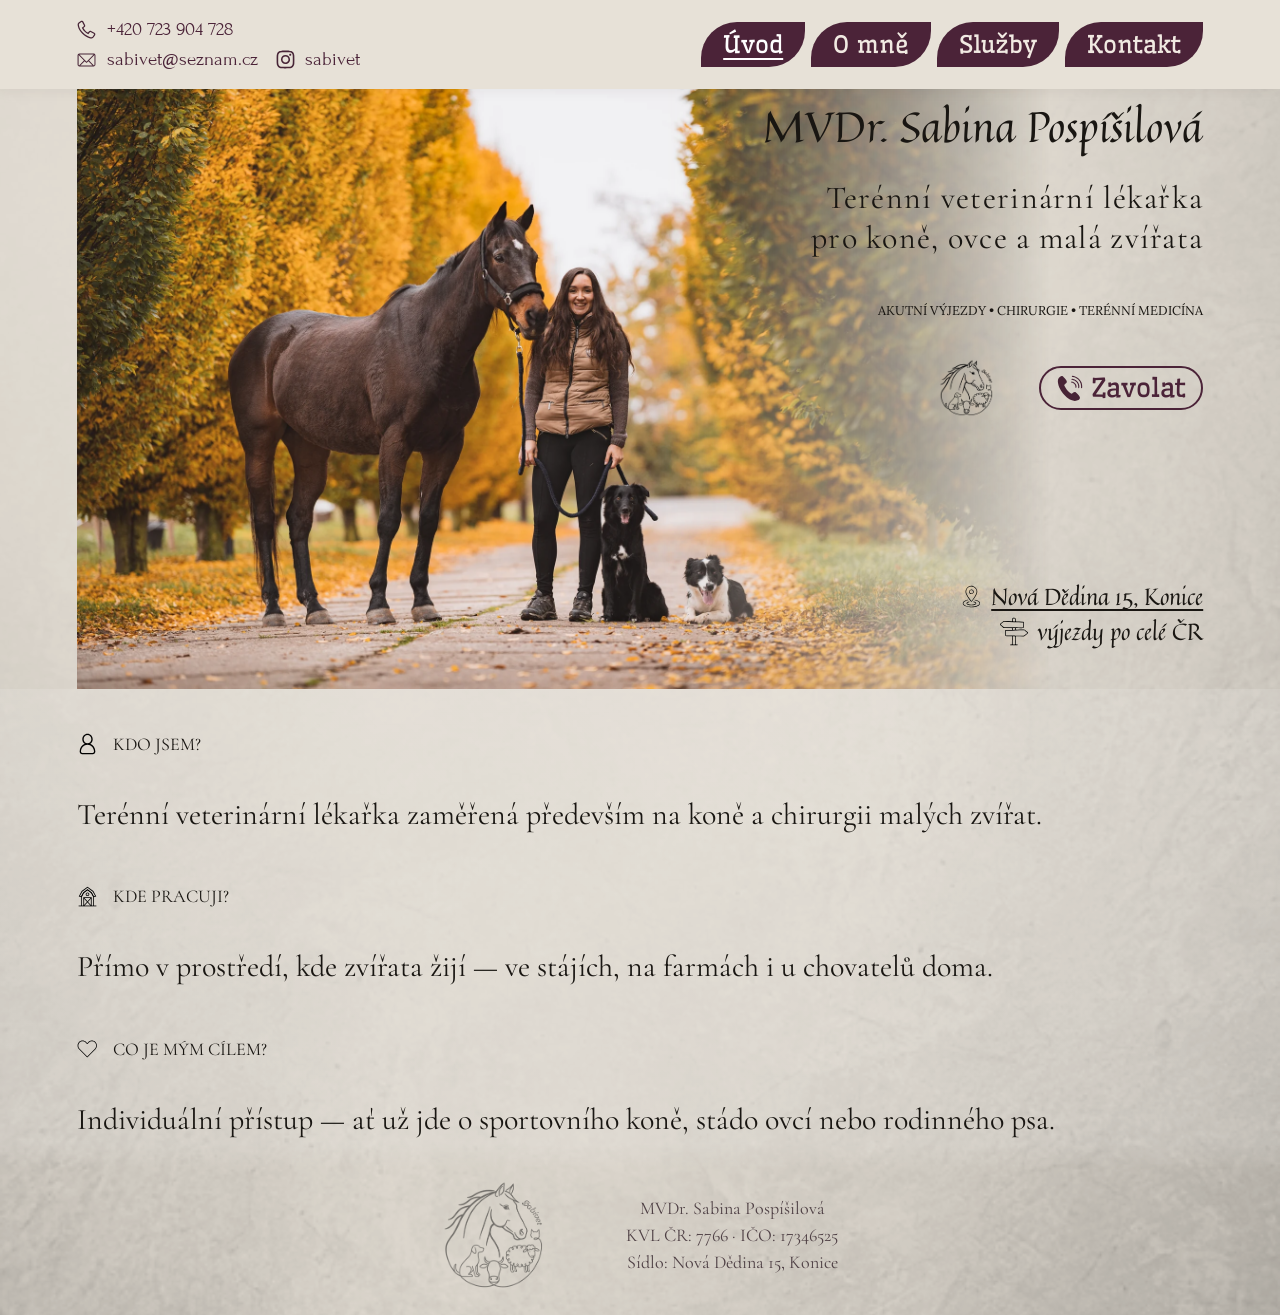
==== commit 9d44cae1: "Set identification footer on three lines" ====
--- a/index.html
+++ b/index.html
@@ -44,7 +44,8 @@
 </div>
 <footer class="identification">
 <img alt="" class="signature" height="264" loading="lazy" src="assets/images/logo.png" width="383"/>
-<p>MVDr. Sabina Pospíšilová · <span>IČO: 17346525</span> · <span>KVL ČR: 7766</span><br/>
+<p>MVDr. Sabina Pospíšilová<br/>
+<span>KVL ČR: 7766 · IČO: 17346525</span><br/>
 Sídlo: Nová Dědina 15, Konice</p>
 </footer>
 </section>
